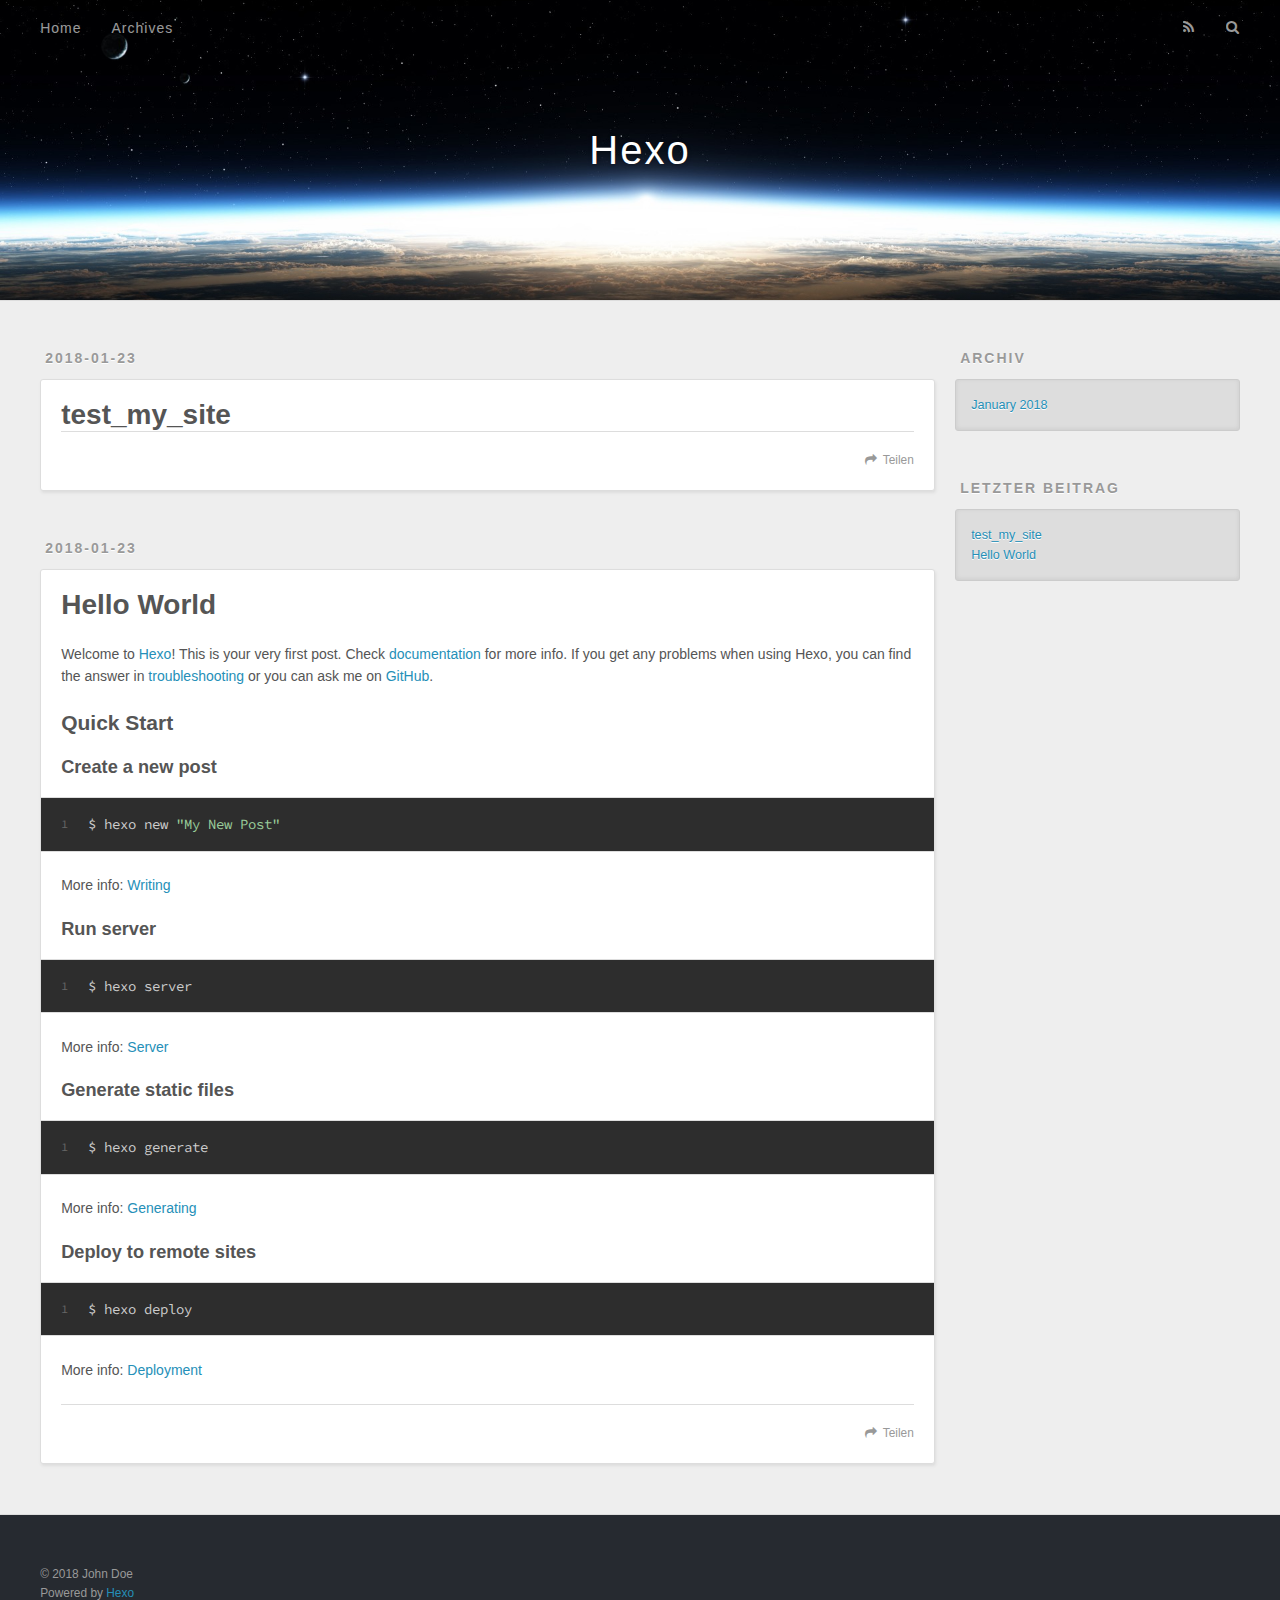
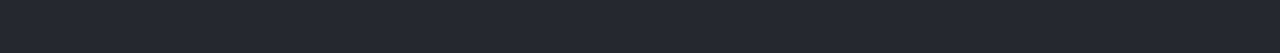
==== index.html @ 34fa6c41 "Site updated: 2018-01-23 12:48:52" ====
<!DOCTYPE html>
<html>
<head>
  <meta charset="utf-8">
  

  
  <title>Hexo</title>
  <meta name="viewport" content="width=device-width, initial-scale=1, maximum-scale=1">
  <meta property="og:type" content="website">
<meta property="og:title" content="Hexo">
<meta property="og:url" content="http://yoursite.com/index.html">
<meta property="og:site_name" content="Hexo">
<meta name="twitter:card" content="summary">
<meta name="twitter:title" content="Hexo">
  
    <link rel="alternate" href="/atom.xml" title="Hexo" type="application/atom+xml">
  
  
    <link rel="icon" href="/favicon.png">
  
  
    <link href="//fonts.googleapis.com/css?family=Source+Code+Pro" rel="stylesheet" type="text/css">
  
  <link rel="stylesheet" href="/css/style.css">
</head>

<body>
  <div id="container">
    <div id="wrap">
      <header id="header">
  <div id="banner"></div>
  <div id="header-outer" class="outer">
    <div id="header-title" class="inner">
      <h1 id="logo-wrap">
        <a href="/" id="logo">Hexo</a>
      </h1>
      
    </div>
    <div id="header-inner" class="inner">
      <nav id="main-nav">
        <a id="main-nav-toggle" class="nav-icon"></a>
        
          <a class="main-nav-link" href="/">Home</a>
        
          <a class="main-nav-link" href="/archives">Archives</a>
        
      </nav>
      <nav id="sub-nav">
        
          <a id="nav-rss-link" class="nav-icon" href="/atom.xml" title="RSS Feed"></a>
        
        <a id="nav-search-btn" class="nav-icon" title="Suche"></a>
      </nav>
      <div id="search-form-wrap">
        <form action="//google.com/search" method="get" accept-charset="UTF-8" class="search-form"><input type="search" name="q" class="search-form-input" placeholder="Search"><button type="submit" class="search-form-submit">&#xF002;</button><input type="hidden" name="sitesearch" value="http://yoursite.com"></form>
      </div>
    </div>
  </div>
</header>
      <div class="outer">
        <section id="main">
  
    <article id="post-test-my-site" class="article article-type-post" itemscope itemprop="blogPost">
  <div class="article-meta">
    <a href="/2018/01/23/test-my-site/" class="article-date">
  <time datetime="2018-01-23T04:40:51.000Z" itemprop="datePublished">2018-01-23</time>
</a>
    
  </div>
  <div class="article-inner">
    
    
      <header class="article-header">
        
  
    <h1 itemprop="name">
      <a class="article-title" href="/2018/01/23/test-my-site/">test_my_site</a>
    </h1>
  

      </header>
    
    <div class="article-entry" itemprop="articleBody">
      
        
      
    </div>
    <footer class="article-footer">
      <a data-url="http://yoursite.com/2018/01/23/test-my-site/" data-id="cjcr5urg60001ngf4fxtjjv11" class="article-share-link">Teilen</a>
      
      
    </footer>
  </div>
  
</article>


  
    <article id="post-hello-world" class="article article-type-post" itemscope itemprop="blogPost">
  <div class="article-meta">
    <a href="/2018/01/23/hello-world/" class="article-date">
  <time datetime="2018-01-23T04:27:49.787Z" itemprop="datePublished">2018-01-23</time>
</a>
    
  </div>
  <div class="article-inner">
    
    
      <header class="article-header">
        
  
    <h1 itemprop="name">
      <a class="article-title" href="/2018/01/23/hello-world/">Hello World</a>
    </h1>
  

      </header>
    
    <div class="article-entry" itemprop="articleBody">
      
        <p>Welcome to <a href="https://hexo.io/" target="_blank" rel="noopener">Hexo</a>! This is your very first post. Check <a href="https://hexo.io/docs/" target="_blank" rel="noopener">documentation</a> for more info. If you get any problems when using Hexo, you can find the answer in <a href="https://hexo.io/docs/troubleshooting.html" target="_blank" rel="noopener">troubleshooting</a> or you can ask me on <a href="https://github.com/hexojs/hexo/issues" target="_blank" rel="noopener">GitHub</a>.</p>
<h2 id="Quick-Start"><a href="#Quick-Start" class="headerlink" title="Quick Start"></a>Quick Start</h2><h3 id="Create-a-new-post"><a href="#Create-a-new-post" class="headerlink" title="Create a new post"></a>Create a new post</h3><figure class="highlight bash"><table><tr><td class="gutter"><pre><span class="line">1</span><br></pre></td><td class="code"><pre><span class="line">$ hexo new <span class="string">"My New Post"</span></span><br></pre></td></tr></table></figure>
<p>More info: <a href="https://hexo.io/docs/writing.html" target="_blank" rel="noopener">Writing</a></p>
<h3 id="Run-server"><a href="#Run-server" class="headerlink" title="Run server"></a>Run server</h3><figure class="highlight bash"><table><tr><td class="gutter"><pre><span class="line">1</span><br></pre></td><td class="code"><pre><span class="line">$ hexo server</span><br></pre></td></tr></table></figure>
<p>More info: <a href="https://hexo.io/docs/server.html" target="_blank" rel="noopener">Server</a></p>
<h3 id="Generate-static-files"><a href="#Generate-static-files" class="headerlink" title="Generate static files"></a>Generate static files</h3><figure class="highlight bash"><table><tr><td class="gutter"><pre><span class="line">1</span><br></pre></td><td class="code"><pre><span class="line">$ hexo generate</span><br></pre></td></tr></table></figure>
<p>More info: <a href="https://hexo.io/docs/generating.html" target="_blank" rel="noopener">Generating</a></p>
<h3 id="Deploy-to-remote-sites"><a href="#Deploy-to-remote-sites" class="headerlink" title="Deploy to remote sites"></a>Deploy to remote sites</h3><figure class="highlight bash"><table><tr><td class="gutter"><pre><span class="line">1</span><br></pre></td><td class="code"><pre><span class="line">$ hexo deploy</span><br></pre></td></tr></table></figure>
<p>More info: <a href="https://hexo.io/docs/deployment.html" target="_blank" rel="noopener">Deployment</a></p>

      
    </div>
    <footer class="article-footer">
      <a data-url="http://yoursite.com/2018/01/23/hello-world/" data-id="cjcr5urfx0000ngf4qv4lwuq4" class="article-share-link">Teilen</a>
      
      
    </footer>
  </div>
  
</article>


  


</section>
        
          <aside id="sidebar">
  
    

  
    

  
    
  
    
  <div class="widget-wrap">
    <h3 class="widget-title">Archiv</h3>
    <div class="widget">
      <ul class="archive-list"><li class="archive-list-item"><a class="archive-list-link" href="/archives/2018/01/">January 2018</a></li></ul>
    </div>
  </div>


  
    
  <div class="widget-wrap">
    <h3 class="widget-title">letzter Beitrag</h3>
    <div class="widget">
      <ul>
        
          <li>
            <a href="/2018/01/23/test-my-site/">test_my_site</a>
          </li>
        
          <li>
            <a href="/2018/01/23/hello-world/">Hello World</a>
          </li>
        
      </ul>
    </div>
  </div>

  
</aside>
        
      </div>
      <footer id="footer">
  
  <div class="outer">
    <div id="footer-info" class="inner">
      &copy; 2018 John Doe<br>
      Powered by <a href="http://hexo.io/" target="_blank">Hexo</a>
    </div>
  </div>
</footer>
    </div>
    <nav id="mobile-nav">
  
    <a href="/" class="mobile-nav-link">Home</a>
  
    <a href="/archives" class="mobile-nav-link">Archives</a>
  
</nav>
    

<script src="//ajax.googleapis.com/ajax/libs/jquery/2.0.3/jquery.min.js"></script>


  <link rel="stylesheet" href="/fancybox/jquery.fancybox.css">
  <script src="/fancybox/jquery.fancybox.pack.js"></script>


<script src="/js/script.js"></script>



  </div>
</body>
</html>
---- css/style.css ----
body {
  width: 100%;
}
body:before,
body:after {
  content: "";
  display: table;
}
body:after {
  clear: both;
}
html,
body,
div,
span,
applet,
object,
iframe,
h1,
h2,
h3,
h4,
h5,
h6,
p,
blockquote,
pre,
a,
abbr,
acronym,
address,
big,
cite,
code,
del,
dfn,
em,
img,
ins,
kbd,
q,
s,
samp,
small,
strike,
strong,
sub,
sup,
tt,
var,
dl,
dt,
dd,
ol,
ul,
li,
fieldset,
form,
label,
legend,
table,
caption,
tbody,
tfoot,
thead,
tr,
th,
td {
  margin: 0;
  padding: 0;
  border: 0;
  outline: 0;
  font-weight: inherit;
  font-style: inherit;
  font-family: inherit;
  font-size: 100%;
  vertical-align: baseline;
}
body {
  line-height: 1;
  color: #000;
  background: #fff;
}
ol,
ul {
  list-style: none;
}
table {
  border-collapse: separate;
  border-spacing: 0;
  vertical-align: middle;
}
caption,
th,
td {
  text-align: left;
  font-weight: normal;
  vertical-align: middle;
}
a img {
  border: none;
}
input,
button {
  margin: 0;
  padding: 0;
}
input::-moz-focus-inner,
button::-moz-focus-inner {
  border: 0;
  padding: 0;
}
@font-face {
  font-family: FontAwesome;
  font-style: normal;
  font-weight: normal;
  src: url("fonts/fontawesome-webfont.eot?v=#4.0.3");
  src: url("fonts/fontawesome-webfont.eot?#iefix&v=#4.0.3") format("embedded-opentype"), url("fonts/fontawesome-webfont.woff?v=#4.0.3") format("woff"), url("fonts/fontawesome-webfont.ttf?v=#4.0.3") format("truetype"), url("fonts/fontawesome-webfont.svg#fontawesomeregular?v=#4.0.3") format("svg");
}
html,
body,
#container {
  height: 100%;
}
body {
  background: #eee;
  font: 14px -apple-system, BlinkMacSystemFont, "Segoe UI", "Roboto", "Oxygen", "Ubuntu", "Cantarell", "Fira Sans", "Droid Sans", "Helvetica Neue", sans-serif;
  -webkit-text-size-adjust: 100%;
}
.outer {
  max-width: 1220px;
  margin: 0 auto;
  padding: 0 20px;
}
.outer:before,
.outer:after {
  content: "";
  display: table;
}
.outer:after {
  clear: both;
}
.inner {
  display: inline;
  float: left;
  width: 98.33333333333333%;
  margin: 0 0.833333333333333%;
}
.left,
.alignleft {
  float: left;
}
.right,
.alignright {
  float: right;
}
.clear {
  clear: both;
}
#container {
  position: relative;
}
.mobile-nav-on {
  overflow: hidden;
}
#wrap {
  height: 100%;
  width: 100%;
  position: absolute;
  top: 0;
  left: 0;
  -webkit-transition: 0.2s ease-out;
  -moz-transition: 0.2s ease-out;
  -ms-transition: 0.2s ease-out;
  transition: 0.2s ease-out;
  z-index: 1;
  background: #eee;
}
.mobile-nav-on #wrap {
  left: 280px;
}
@media screen and (min-width: 768px) {
  #main {
    display: inline;
    float: left;
    width: 73.33333333333333%;
    margin: 0 0.833333333333333%;
  }
}
.article-date,
.article-category-link,
.archive-year,
.widget-title {
  text-decoration: none;
  text-transform: uppercase;
  letter-spacing: 2px;
  color: #999;
  margin-bottom: 1em;
  margin-left: 5px;
  line-height: 1em;
  text-shadow: 0 1px #fff;
  font-weight: bold;
}
.article-inner,
.archive-article-inner {
  background: #fff;
  -webkit-box-shadow: 1px 2px 3px #ddd;
  box-shadow: 1px 2px 3px #ddd;
  border: 1px solid #ddd;
  border-radius: 3px;
}
.article-entry h1,
.widget h1 {
  font-size: 2em;
}
.article-entry h2,
.widget h2 {
  font-size: 1.5em;
}
.article-entry h3,
.widget h3 {
  font-size: 1.3em;
}
.article-entry h4,
.widget h4 {
  font-size: 1.2em;
}
.article-entry h5,
.widget h5 {
  font-size: 1em;
}
.article-entry h6,
.widget h6 {
  font-size: 1em;
  color: #999;
}
.article-entry hr,
.widget hr {
  border: 1px dashed #ddd;
}
.article-entry strong,
.widget strong {
  font-weight: bold;
}
.article-entry em,
.widget em,
.article-entry cite,
.widget cite {
  font-style: italic;
}
.article-entry sup,
.widget sup,
.article-entry sub,
.widget sub {
  font-size: 0.75em;
  line-height: 0;
  position: relative;
  vertical-align: baseline;
}
.article-entry sup,
.widget sup {
  top: -0.5em;
}
.article-entry sub,
.widget sub {
  bottom: -0.2em;
}
.article-entry small,
.widget small {
  font-size: 0.85em;
}
.article-entry acronym,
.widget acronym,
.article-entry abbr,
.widget abbr {
  border-bottom: 1px dotted;
}
.article-entry ul,
.widget ul,
.article-entry ol,
.widget ol,
.article-entry dl,
.widget dl {
  margin: 0 20px;
  line-height: 1.6em;
}
.article-entry ul ul,
.widget ul ul,
.article-entry ol ul,
.widget ol ul,
.article-entry ul ol,
.widget ul ol,
.article-entry ol ol,
.widget ol ol {
  margin-top: 0;
  margin-bottom: 0;
}
.article-entry ul,
.widget ul {
  list-style: disc;
}
.article-entry ol,
.widget ol {
  list-style: decimal;
}
.article-entry dt,
.widget dt {
  font-weight: bold;
}
#header {
  height: 300px;
  position: relative;
  border-bottom: 1px solid #ddd;
}
#header:before,
#header:after {
  content: "";
  position: absolute;
  left: 0;
  right: 0;
  height: 40px;
}
#header:before {
  top: 0;
  background: -webkit-linear-gradient(rgba(0,0,0,0.2), transparent);
  background: -moz-linear-gradient(rgba(0,0,0,0.2), transparent);
  background: -ms-linear-gradient(rgba(0,0,0,0.2), transparent);
  background: linear-gradient(rgba(0,0,0,0.2), transparent);
}
#header:after {
  bottom: 0;
  background: -webkit-linear-gradient(transparent, rgba(0,0,0,0.2));
  background: -moz-linear-gradient(transparent, rgba(0,0,0,0.2));
  background: -ms-linear-gradient(transparent, rgba(0,0,0,0.2));
  background: linear-gradient(transparent, rgba(0,0,0,0.2));
}
#header-outer {
  height: 100%;
  position: relative;
}
#header-inner {
  position: relative;
  overflow: hidden;
}
#banner {
  position: absolute;
  top: 0;
  left: 0;
  width: 100%;
  height: 100%;
  background: url("images/banner.jpg") center #000;
  -webkit-background-size: cover;
  -moz-background-size: cover;
  background-size: cover;
  z-index: -1;
}
#header-title {
  text-align: center;
  height: 40px;
  position: absolute;
  top: 50%;
  left: 0;
  margin-top: -20px;
}
#logo,
#subtitle {
  text-decoration: none;
  color: #fff;
  font-weight: 300;
  text-shadow: 0 1px 4px rgba(0,0,0,0.3);
}
#logo {
  font-size: 40px;
  line-height: 40px;
  letter-spacing: 2px;
}
#subtitle {
  font-size: 16px;
  line-height: 16px;
  letter-spacing: 1px;
}
#subtitle-wrap {
  margin-top: 16px;
}
#main-nav {
  float: left;
  margin-left: -15px;
}
.nav-icon,
.main-nav-link {
  float: left;
  color: #fff;
  opacity: 0.6;
  text-decoration: none;
  text-shadow: 0 1px rgba(0,0,0,0.2);
  -webkit-transition: opacity 0.2s;
  -moz-transition: opacity 0.2s;
  -ms-transition: opacity 0.2s;
  transition: opacity 0.2s;
  display: block;
  padding: 20px 15px;
}
.nav-icon:hover,
.main-nav-link:hover {
  opacity: 1;
}
.nav-icon {
  font-family: FontAwesome;
  text-align: center;
  font-size: 14px;
  width: 14px;
  height: 14px;
  padding: 20px 15px;
  position: relative;
  cursor: pointer;
}
.main-nav-link {
  font-weight: 300;
  letter-spacing: 1px;
}
@media screen and (max-width: 479px) {
  .main-nav-link {
    display: none;
  }
}
#main-nav-toggle {
  display: none;
}
#main-nav-toggle:before {
  content: "\f0c9";
}
@media screen and (max-width: 479px) {
  #main-nav-toggle {
    display: block;
  }
}
#sub-nav {
  float: right;
  margin-right: -15px;
}
#nav-rss-link:before {
  content: "\f09e";
}
#nav-search-btn:before {
  content: "\f002";
}
#search-form-wrap {
  position: absolute;
  top: 15px;
  width: 150px;
  height: 30px;
  right: -150px;
  opacity: 0;
  -webkit-transition: 0.2s ease-out;
  -moz-transition: 0.2s ease-out;
  -ms-transition: 0.2s ease-out;
  transition: 0.2s ease-out;
}
#search-form-wrap.on {
  opacity: 1;
  right: 0;
}
@media screen and (max-width: 479px) {
  #search-form-wrap {
    width: 100%;
    right: -100%;
  }
}
.search-form {
  position: absolute;
  top: 0;
  left: 0;
  right: 0;
  background: #fff;
  padding: 5px 15px;
  border-radius: 15px;
  -webkit-box-shadow: 0 0 10px rgba(0,0,0,0.3);
  box-shadow: 0 0 10px rgba(0,0,0,0.3);
}
.search-form-input {
  border: none;
  background: none;
  color: #555;
  width: 100%;
  font: 13px -apple-system, BlinkMacSystemFont, "Segoe UI", "Roboto", "Oxygen", "Ubuntu", "Cantarell", "Fira Sans", "Droid Sans", "Helvetica Neue", sans-serif;
  outline: none;
}
.search-form-input::-webkit-search-results-decoration,
.search-form-input::-webkit-search-cancel-button {
  -webkit-appearance: none;
}
.search-form-submit {
  position: absolute;
  top: 50%;
  right: 10px;
  margin-top: -7px;
  font: 13px FontAwesome;
  border: none;
  background: none;
  color: #bbb;
  cursor: pointer;
}
.search-form-submit:hover,
.search-form-submit:focus {
  color: #777;
}
.article {
  margin: 50px 0;
}
.article-inner {
  overflow: hidden;
}
.article-meta:before,
.article-meta:after {
  content: "";
  display: table;
}
.article-meta:after {
  clear: both;
}
.article-date {
  float: left;
}
.article-category {
  float: left;
  line-height: 1em;
  color: #ccc;
  text-shadow: 0 1px #fff;
  margin-left: 8px;
}
.article-category:before {
  content: "\2022";
}
.article-category-link {
  margin: 0 12px 1em;
}
.article-header {
  padding: 20px 20px 0;
}
.article-title {
  text-decoration: none;
  font-size: 2em;
  font-weight: bold;
  color: #555;
  line-height: 1.1em;
  -webkit-transition: color 0.2s;
  -moz-transition: color 0.2s;
  -ms-transition: color 0.2s;
  transition: color 0.2s;
}
a.article-title:hover {
  color: #258fb8;
}
.article-entry {
  color: #555;
  padding: 0 20px;
}
.article-entry:before,
.article-entry:after {
  content: "";
  display: table;
}
.article-entry:after {
  clear: both;
}
.article-entry p,
.article-entry table {
  line-height: 1.6em;
  margin: 1.6em 0;
}
.article-entry h1,
.article-entry h2,
.article-entry h3,
.article-entry h4,
.article-entry h5,
.article-entry h6 {
  font-weight: bold;
}
.article-entry h1,
.article-entry h2,
.article-entry h3,
.article-entry h4,
.article-entry h5,
.article-entry h6 {
  line-height: 1.1em;
  margin: 1.1em 0;
}
.article-entry a {
  color: #258fb8;
  text-decoration: none;
}
.article-entry a:hover {
  text-decoration: underline;
}
.article-entry ul,
.article-entry ol,
.article-entry dl {
  margin-top: 1.6em;
  margin-bottom: 1.6em;
}
.article-entry img,
.article-entry video {
  max-width: 100%;
  height: auto;
  display: block;
  margin: auto;
}
.article-entry iframe {
  border: none;
}
.article-entry table {
  width: 100%;
  border-collapse: collapse;
  border-spacing: 0;
}
.article-entry th {
  font-weight: bold;
  border-bottom: 3px solid #ddd;
  padding-bottom: 0.5em;
}
.article-entry td {
  border-bottom: 1px solid #ddd;
  padding: 10px 0;
}
.article-entry blockquote {
  font-family: Georgia, "Times New Roman", serif;
  font-size: 1.4em;
  margin: 1.6em 20px;
  text-align: center;
}
.article-entry blockquote footer {
  font-size: 14px;
  margin: 1.6em 0;
  font-family: -apple-system, BlinkMacSystemFont, "Segoe UI", "Roboto", "Oxygen", "Ubuntu", "Cantarell", "Fira Sans", "Droid Sans", "Helvetica Neue", sans-serif;
}
.article-entry blockquote footer cite:before {
  content: "—";
  padding: 0 0.5em;
}
.article-entry .pullquote {
  text-align: left;
  width: 45%;
  margin: 0;
}
.article-entry .pullquote.left {
  margin-left: 0.5em;
  margin-right: 1em;
}
.article-entry .pullquote.right {
  margin-right: 0.5em;
  margin-left: 1em;
}
.article-entry .caption {
  color: #999;
  display: block;
  font-size: 0.9em;
  margin-top: 0.5em;
  position: relative;
  text-align: center;
}
.article-entry .video-container {
  position: relative;
  padding-top: 56.25%;
  height: 0;
  overflow: hidden;
}
.article-entry .video-container iframe,
.article-entry .video-container object,
.article-entry .video-container embed {
  position: absolute;
  top: 0;
  left: 0;
  width: 100%;
  height: 100%;
  margin-top: 0;
}
.article-more-link a {
  display: inline-block;
  line-height: 1em;
  padding: 6px 15px;
  border-radius: 15px;
  background: #eee;
  color: #999;
  text-shadow: 0 1px #fff;
  text-decoration: none;
}
.article-more-link a:hover {
  background: #258fb8;
  color: #fff;
  text-decoration: none;
  text-shadow: 0 1px #1e7293;
}
.article-footer {
  font-size: 0.85em;
  line-height: 1.6em;
  border-top: 1px solid #ddd;
  padding-top: 1.6em;
  margin: 0 20px 20px;
}
.article-footer:before,
.article-footer:after {
  content: "";
  display: table;
}
.article-footer:after {
  clear: both;
}
.article-footer a {
  color: #999;
  text-decoration: none;
}
.article-footer a:hover {
  color: #555;
}
.article-tag-list-item {
  float: left;
  margin-right: 10px;
}
.article-tag-list-link:before {
  content: "#";
}
.article-comment-link {
  float: right;
}
.article-comment-link:before {
  content: "\f075";
  font-family: FontAwesome;
  padding-right: 8px;
}
.article-share-link {
  cursor: pointer;
  float: right;
  margin-left: 20px;
}
.article-share-link:before {
  content: "\f064";
  font-family: FontAwesome;
  padding-right: 6px;
}
#article-nav {
  position: relative;
}
#article-nav:before,
#article-nav:after {
  content: "";
  display: table;
}
#article-nav:after {
  clear: both;
}
@media screen and (min-width: 768px) {
  #article-nav {
    margin: 50px 0;
  }
  #article-nav:before {
    width: 8px;
    height: 8px;
    position: absolute;
    top: 50%;
    left: 50%;
    margin-top: -4px;
    margin-left: -4px;
    content: "";
    border-radius: 50%;
    background: #ddd;
    -webkit-box-shadow: 0 1px 2px #fff;
    box-shadow: 0 1px 2px #fff;
  }
}
.article-nav-link-wrap {
  text-decoration: none;
  text-shadow: 0 1px #fff;
  color: #999;
  -webkit-box-sizing: border-box;
  -moz-box-sizing: border-box;
  box-sizing: border-box;
  margin-top: 50px;
  text-align: center;
  display: block;
}
.article-nav-link-wrap:hover {
  color: #555;
}
@media screen and (min-width: 768px) {
  .article-nav-link-wrap {
    width: 50%;
    margin-top: 0;
  }
}
@media screen and (min-width: 768px) {
  #article-nav-newer {
    float: left;
    text-align: right;
    padding-right: 20px;
  }
}
@media screen and (min-width: 768px) {
  #article-nav-older {
    float: right;
    text-align: left;
    padding-left: 20px;
  }
}
.article-nav-caption {
  text-transform: uppercase;
  letter-spacing: 2px;
  color: #ddd;
  line-height: 1em;
  font-weight: bold;
}
#article-nav-newer .article-nav-caption {
  margin-right: -2px;
}
.article-nav-title {
  font-size: 0.85em;
  line-height: 1.6em;
  margin-top: 0.5em;
}
.article-share-box {
  position: absolute;
  display: none;
  background: #fff;
  -webkit-box-shadow: 1px 2px 10px rgba(0,0,0,0.2);
  box-shadow: 1px 2px 10px rgba(0,0,0,0.2);
  border-radius: 3px;
  margin-left: -145px;
  overflow: hidden;
  z-index: 1;
}
.article-share-box.on {
  display: block;
}
.article-share-input {
  width: 100%;
  background: none;
  -webkit-box-sizing: border-box;
  -moz-box-sizing: border-box;
  box-sizing: border-box;
  font: 14px -apple-system, BlinkMacSystemFont, "Segoe UI", "Roboto", "Oxygen", "Ubuntu", "Cantarell", "Fira Sans", "Droid Sans", "Helvetica Neue", sans-serif;
  padding: 0 15px;
  color: #555;
  outline: none;
  border: 1px solid #ddd;
  border-radius: 3px 3px 0 0;
  height: 36px;
  line-height: 36px;
}
.article-share-links {
  background: #eee;
}
.article-share-links:before,
.article-share-links:after {
  content: "";
  display: table;
}
.article-share-links:after {
  clear: both;
}
.article-share-twitter,
.article-share-facebook,
.article-share-pinterest,
.article-share-google {
  width: 50px;
  height: 36px;
  display: block;
  float: left;
  position: relative;
  color: #999;
  text-shadow: 0 1px #fff;
}
.article-share-twitter:before,
.article-share-facebook:before,
.article-share-pinterest:before,
.article-share-google:before {
  font-size: 20px;
  font-family: FontAwesome;
  width: 20px;
  height: 20px;
  position: absolute;
  top: 50%;
  left: 50%;
  margin-top: -10px;
  margin-left: -10px;
  text-align: center;
}
.article-share-twitter:hover,
.article-share-facebook:hover,
.article-share-pinterest:hover,
.article-share-google:hover {
  color: #fff;
}
.article-share-twitter:before {
  content: "\f099";
}
.article-share-twitter:hover {
  background: #00aced;
  text-shadow: 0 1px #008abe;
}
.article-share-facebook:before {
  content: "\f09a";
}
.article-share-facebook:hover {
  background: #3b5998;
  text-shadow: 0 1px #2f477a;
}
.article-share-pinterest:before {
  content: "\f0d2";
}
.article-share-pinterest:hover {
  background: #cb2027;
  text-shadow: 0 1px #a21a1f;
}
.article-share-google:before {
  content: "\f0d5";
}
.article-share-google:hover {
  background: #dd4b39;
  text-shadow: 0 1px #be3221;
}
.article-gallery {
  background: #000;
  position: relative;
}
.article-gallery-photos {
  position: relative;
  overflow: hidden;
}
.article-gallery-img {
  display: none;
  max-width: 100%;
}
.article-gallery-img:first-child {
  display: block;
}
.article-gallery-img.loaded {
  position: absolute;
  display: block;
}
.article-gallery-img img {
  display: block;
  max-width: 100%;
  margin: 0 auto;
}
#comments {
  background: #fff;
  -webkit-box-shadow: 1px 2px 3px #ddd;
  box-shadow: 1px 2px 3px #ddd;
  padding: 20px;
  border: 1px solid #ddd;
  border-radius: 3px;
  margin: 50px 0;
}
#comments a {
  color: #258fb8;
}
.archives-wrap {
  margin: 50px 0;
}
.archives:before,
.archives:after {
  content: "";
  display: table;
}
.archives:after {
  clear: both;
}
.archive-year-wrap {
  margin-bottom: 1em;
}
.archives {
  -webkit-column-gap: 10px;
  -moz-column-gap: 10px;
  column-gap: 10px;
}
@media screen and (min-width: 480px) and (max-width: 767px) {
  .archives {
    -webkit-column-count: 2;
    -moz-column-count: 2;
    column-count: 2;
  }
}
@media screen and (min-width: 768px) {
  .archives {
    -webkit-column-count: 3;
    -moz-column-count: 3;
    column-count: 3;
  }
}
.archive-article {
  -webkit-column-break-inside: avoid;
  page-break-inside: avoid;
  overflow: hidden;
  break-inside: avoid-column;
}
.archive-article-inner {
  padding: 10px;
  margin-bottom: 15px;
}
.archive-article-title {
  text-decoration: none;
  font-weight: bold;
  color: #555;
  -webkit-transition: color 0.2s;
  -moz-transition: color 0.2s;
  -ms-transition: color 0.2s;
  transition: color 0.2s;
  line-height: 1.6em;
}
.archive-article-title:hover {
  color: #258fb8;
}
.archive-article-footer {
  margin-top: 1em;
}
.archive-article-date {
  color: #999;
  text-decoration: none;
  font-size: 0.85em;
  line-height: 1em;
  margin-bottom: 0.5em;
  display: block;
}
#page-nav {
  margin: 50px auto;
  background: #fff;
  -webkit-box-shadow: 1px 2px 3px #ddd;
  box-shadow: 1px 2px 3px #ddd;
  border: 1px solid #ddd;
  border-radius: 3px;
  text-align: center;
  color: #999;
  overflow: hidden;
}
#page-nav:before,
#page-nav:after {
  content: "";
  display: table;
}
#page-nav:after {
  clear: both;
}
#page-nav a,
#page-nav span {
  padding: 10px 20px;
  line-height: 1;
  height: 2ex;
}
#page-nav a {
  color: #999;
  text-decoration: none;
}
#page-nav a:hover {
  background: #999;
  color: #fff;
}
#page-nav .prev {
  float: left;
}
#page-nav .next {
  float: right;
}
#page-nav .page-number {
  display: inline-block;
}
@media screen and (max-width: 479px) {
  #page-nav .page-number {
    display: none;
  }
}
#page-nav .current {
  color: #555;
  font-weight: bold;
}
#page-nav .space {
  color: #ddd;
}
#footer {
  background: #262a30;
  padding: 50px 0;
  border-top: 1px solid #ddd;
  color: #999;
}
#footer a {
  color: #258fb8;
  text-decoration: none;
}
#footer a:hover {
  text-decoration: underline;
}
#footer-info {
  line-height: 1.6em;
  font-size: 0.85em;
}
.article-entry pre,
.article-entry .highlight {
  background: #2d2d2d;
  margin: 0 -20px;
  padding: 15px 20px;
  border-style: solid;
  border-color: #ddd;
  border-width: 1px 0;
  overflow: auto;
  color: #ccc;
  line-height: 22.400000000000002px;
}
.article-entry .highlight .gutter pre,
.article-entry .gist .gist-file .gist-data .line-numbers {
  color: #666;
  font-size: 0.85em;
}
.article-entry pre,
.article-entry code {
  font-family: "Source Code Pro", Consolas, Monaco, Menlo, Consolas, monospace;
}
.article-entry code {
  background: #eee;
  text-shadow: 0 1px #fff;
  padding: 0 0.3em;
}
.article-entry pre code {
  background: none;
  text-shadow: none;
  padding: 0;
}
.article-entry .highlight pre {
  border: none;
  margin: 0;
  padding: 0;
}
.article-entry .highlight table {
  margin: 0;
  width: auto;
}
.article-entry .highlight td {
  border: none;
  padding: 0;
}
.article-entry .highlight figcaption {
  font-size: 0.85em;
  color: #999;
  line-height: 1em;
  margin-bottom: 1em;
}
.article-entry .highlight figcaption:before,
.article-entry .highlight figcaption:after {
  content: "";
  display: table;
}
.article-entry .highlight figcaption:after {
  clear: both;
}
.article-entry .highlight figcaption a {
  float: right;
}
.article-entry .highlight .gutter pre {
  text-align: right;
  padding-right: 20px;
}
.article-entry .highlight .line {
  height: 22.400000000000002px;
}
.article-entry .highlight .line.marked {
  background: #515151;
}
.article-entry .gist {
  margin: 0 -20px;
  border-style: solid;
  border-color: #ddd;
  border-width: 1px 0;
  background: #2d2d2d;
  padding: 15px 20px 15px 0;
}
.article-entry .gist .gist-file {
  border: none;
  font-family: "Source Code Pro", Consolas, Monaco, Menlo, Consolas, monospace;
  margin: 0;
}
.article-entry .gist .gist-file .gist-data {
  background: none;
  border: none;
}
.article-entry .gist .gist-file .gist-data .line-numbers {
  background: none;
  border: none;
  padding: 0 20px 0 0;
}
.article-entry .gist .gist-file .gist-data .line-data {
  padding: 0 !important;
}
.article-entry .gist .gist-file .highlight {
  margin: 0;
  padding: 0;
  border: none;
}
.article-entry .gist .gist-file .gist-meta {
  background: #2d2d2d;
  color: #999;
  font: 0.85em -apple-system, BlinkMacSystemFont, "Segoe UI", "Roboto", "Oxygen", "Ubuntu", "Cantarell", "Fira Sans", "Droid Sans", "Helvetica Neue", sans-serif;
  text-shadow: 0 0;
  padding: 0;
  margin-top: 1em;
  margin-left: 20px;
}
.article-entry .gist .gist-file .gist-meta a {
  color: #258fb8;
  font-weight: normal;
}
.article-entry .gist .gist-file .gist-meta a:hover {
  text-decoration: underline;
}
pre .comment,
pre .title {
  color: #999;
}
pre .variable,
pre .attribute,
pre .tag,
pre .regexp,
pre .ruby .constant,
pre .xml .tag .title,
pre .xml .pi,
pre .xml .doctype,
pre .html .doctype,
pre .css .id,
pre .css .class,
pre .css .pseudo {
  color: #f2777a;
}
pre .number,
pre .preprocessor,
pre .built_in,
pre .literal,
pre .params,
pre .constant {
  color: #f99157;
}
pre .class,
pre .ruby .class .title,
pre .css .rules .attribute {
  color: #9c9;
}
pre .string,
pre .value,
pre .inheritance,
pre .header,
pre .ruby .symbol,
pre .xml .cdata {
  color: #9c9;
}
pre .css .hexcolor {
  color: #6cc;
}
pre .function,
pre .python .decorator,
pre .python .title,
pre .ruby .function .title,
pre .ruby .title .keyword,
pre .perl .sub,
pre .javascript .title,
pre .coffeescript .title {
  color: #69c;
}
pre .keyword,
pre .javascript .function {
  color: #c9c;
}
@media screen and (max-width: 479px) {
  #mobile-nav {
    position: absolute;
    top: 0;
    left: 0;
    width: 280px;
    height: 100%;
    background: #191919;
    border-right: 1px solid #fff;
  }
}
@media screen and (max-width: 479px) {
  .mobile-nav-link {
    display: block;
    color: #999;
    text-decoration: none;
    padding: 15px 20px;
    font-weight: bold;
  }
  .mobile-nav-link:hover {
    color: #fff;
  }
}
@media screen and (min-width: 768px) {
  #sidebar {
    display: inline;
    float: left;
    width: 23.333333333333332%;
    margin: 0 0.833333333333333%;
  }
}
.widget-wrap {
  margin: 50px 0;
}
.widget {
  color: #777;
  text-shadow: 0 1px #fff;
  background: #ddd;
  -webkit-box-shadow: 0 -1px 4px #ccc inset;
  box-shadow: 0 -1px 4px #ccc inset;
  border: 1px solid #ccc;
  padding: 15px;
  border-radius: 3px;
}
.widget a {
  color: #258fb8;
  text-decoration: none;
}
.widget a:hover {
  text-decoration: underline;
}
.widget ul ul,
.widget ol ul,
.widget dl ul,
.widget ul ol,
.widget ol ol,
.widget dl ol,
.widget ul dl,
.widget ol dl,
.widget dl dl {
  margin-left: 15px;
  list-style: disc;
}
.widget {
  line-height: 1.6em;
  word-wrap: break-word;
  font-size: 0.9em;
}
.widget ul,
.widget ol {
  list-style: none;
  margin: 0;
}
.widget ul ul,
.widget ol ul,
.widget ul ol,
.widget ol ol {
  margin: 0 20px;
}
.widget ul ul,
.widget ol ul {
  list-style: disc;
}
.widget ul ol,
.widget ol ol {
  list-style: decimal;
}
.category-list-count,
.tag-list-count,
.archive-list-count {
  padding-left: 5px;
  color: #999;
  font-size: 0.85em;
}
.category-list-count:before,
.tag-list-count:before,
.archive-list-count:before {
  content: "(";
}
.category-list-count:after,
.tag-list-count:after,
.archive-list-count:after {
  content: ")";
}
.tagcloud a {
  margin-right: 5px;
  display: inline-block;
}
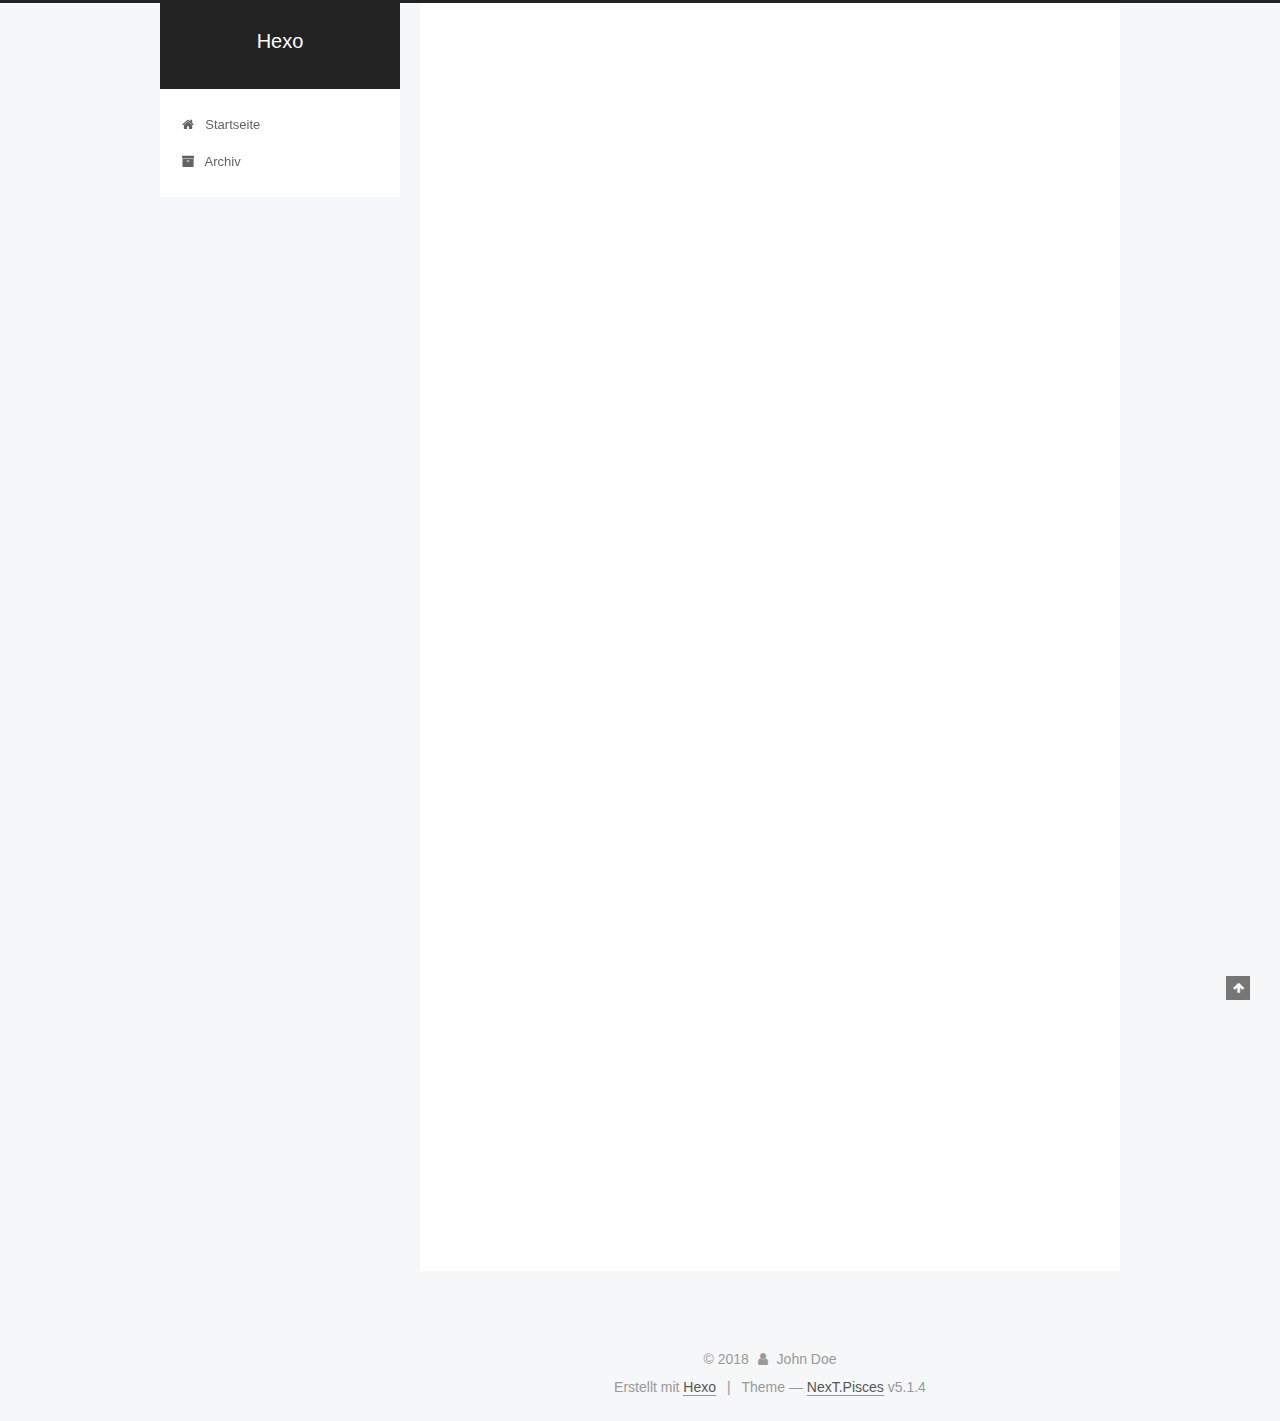
==== commit 52355f65: "Site updated: 2018-01-23 14:29:01" ====
--- a/index.html
+++ b/index.html
@@ -1,125 +1,424 @@
 <!DOCTYPE html>
-<html>
+
+
+
+  
+
+
+<html class="theme-next pisces use-motion" lang="">
 <head>
-  <meta charset="utf-8">
-  
-
-  
-  <title>Hexo</title>
-  <meta name="viewport" content="width=device-width, initial-scale=1, maximum-scale=1">
-  <meta property="og:type" content="website">
+  <meta charset="UTF-8"/>
+<meta http-equiv="X-UA-Compatible" content="IE=edge" />
+<meta name="viewport" content="width=device-width, initial-scale=1, maximum-scale=1"/>
+<meta name="theme-color" content="#222">
+
+
+
+
+
+
+
+
+
+<meta http-equiv="Cache-Control" content="no-transform" />
+<meta http-equiv="Cache-Control" content="no-siteapp" />
+
+
+
+
+
+
+
+
+
+
+
+
+
+
+
+
+  
+  
+  <link href="/lib/fancybox/source/jquery.fancybox.css?v=2.1.5" rel="stylesheet" type="text/css" />
+
+
+
+
+
+
+
+<link href="/lib/font-awesome/css/font-awesome.min.css?v=4.6.2" rel="stylesheet" type="text/css" />
+
+<link href="/css/main.css?v=5.1.4" rel="stylesheet" type="text/css" />
+
+
+  <link rel="apple-touch-icon" sizes="180x180" href="/images/apple-touch-icon-next.png?v=5.1.4">
+
+
+  <link rel="icon" type="image/png" sizes="32x32" href="/images/favicon-32x32-next.png?v=5.1.4">
+
+
+  <link rel="icon" type="image/png" sizes="16x16" href="/images/favicon-16x16-next.png?v=5.1.4">
+
+
+  <link rel="mask-icon" href="/images/logo.svg?v=5.1.4" color="#222">
+
+
+
+
+
+  <meta name="keywords" content="Hexo, NexT" />
+
+
+
+
+
+
+
+
+
+
+<meta property="og:type" content="website">
 <meta property="og:title" content="Hexo">
 <meta property="og:url" content="http://yoursite.com/index.html">
 <meta property="og:site_name" content="Hexo">
 <meta name="twitter:card" content="summary">
 <meta name="twitter:title" content="Hexo">
-  
-    <link rel="alternate" href="/atom.xml" title="Hexo" type="application/atom+xml">
-  
-  
-    <link rel="icon" href="/favicon.png">
-  
-  
-    <link href="//fonts.googleapis.com/css?family=Source+Code+Pro" rel="stylesheet" type="text/css">
-  
-  <link rel="stylesheet" href="/css/style.css">
+
+
+
+<script type="text/javascript" id="hexo.configurations">
+  var NexT = window.NexT || {};
+  var CONFIG = {
+    root: '/',
+    scheme: 'Pisces',
+    version: '5.1.4',
+    sidebar: {"position":"left","display":"post","offset":12,"b2t":false,"scrollpercent":false,"onmobile":false},
+    fancybox: true,
+    tabs: true,
+    motion: {"enable":true,"async":false,"transition":{"post_block":"fadeIn","post_header":"slideDownIn","post_body":"slideDownIn","coll_header":"slideLeftIn","sidebar":"slideUpIn"}},
+    duoshuo: {
+      userId: '0',
+      author: 'Author'
+    },
+    algolia: {
+      applicationID: '',
+      apiKey: '',
+      indexName: '',
+      hits: {"per_page":10},
+      labels: {"input_placeholder":"Search for Posts","hits_empty":"We didn't find any results for the search: ${query}","hits_stats":"${hits} results found in ${time} ms"}
+    }
+  };
+</script>
+
+
+
+  <link rel="canonical" href="http://yoursite.com/"/>
+
+
+
+
+
+  <title>Hexo</title>
+  
+
+
+
+
+
+
+
+
 </head>
 
-<body>
-  <div id="container">
-    <div id="wrap">
-      <header id="header">
-  <div id="banner"></div>
-  <div id="header-outer" class="outer">
-    <div id="header-title" class="inner">
-      <h1 id="logo-wrap">
-        <a href="/" id="logo">Hexo</a>
-      </h1>
-      
+<body itemscope itemtype="http://schema.org/WebPage" lang="">
+
+  
+  
+    
+  
+
+  <div class="container sidebar-position-left 
+  page-home">
+    <div class="headband"></div>
+
+    <header id="header" class="header" itemscope itemtype="http://schema.org/WPHeader">
+      <div class="header-inner"><div class="site-brand-wrapper">
+  <div class="site-meta ">
+    
+
+    <div class="custom-logo-site-title">
+      <a href="/"  class="brand" rel="start">
+        <span class="logo-line-before"><i></i></span>
+        <span class="site-title">Hexo</span>
+        <span class="logo-line-after"><i></i></span>
+      </a>
     </div>
-    <div id="header-inner" class="inner">
-      <nav id="main-nav">
-        <a id="main-nav-toggle" class="nav-icon"></a>
-        
-          <a class="main-nav-link" href="/">Home</a>
-        
-          <a class="main-nav-link" href="/archives">Archives</a>
-        
-      </nav>
-      <nav id="sub-nav">
-        
-          <a id="nav-rss-link" class="nav-icon" href="/atom.xml" title="RSS Feed"></a>
-        
-        <a id="nav-search-btn" class="nav-icon" title="Suche"></a>
-      </nav>
-      <div id="search-form-wrap">
-        <form action="//google.com/search" method="get" accept-charset="UTF-8" class="search-form"><input type="search" name="q" class="search-form-input" placeholder="Search"><button type="submit" class="search-form-submit">&#xF002;</button><input type="hidden" name="sitesearch" value="http://yoursite.com"></form>
-      </div>
+      
+        <p class="site-subtitle"></p>
+      
+  </div>
+
+  <div class="site-nav-toggle">
+    <button>
+      <span class="btn-bar"></span>
+      <span class="btn-bar"></span>
+      <span class="btn-bar"></span>
+    </button>
+  </div>
+</div>
+
+<nav class="site-nav">
+  
+
+  
+    <ul id="menu" class="menu">
+      
+        
+        <li class="menu-item menu-item-home">
+          <a href="/" rel="section">
+            
+              <i class="menu-item-icon fa fa-fw fa-home"></i> <br />
+            
+            Startseite
+          </a>
+        </li>
+      
+        
+        <li class="menu-item menu-item-archives">
+          <a href="/archives/" rel="section">
+            
+              <i class="menu-item-icon fa fa-fw fa-archive"></i> <br />
+            
+            Archiv
+          </a>
+        </li>
+      
+
+      
+    </ul>
+  
+
+  
+</nav>
+
+
+
+ </div>
+    </header>
+
+    <main id="main" class="main">
+      <div class="main-inner">
+        <div class="content-wrap">
+          <div id="content" class="content">
+            
+  <section id="posts" class="posts-expand">
+    
+      
+
+  
+
+  
+  
+  
+
+  <article class="post post-type-normal" itemscope itemtype="http://schema.org/Article">
+  
+  
+  
+  <div class="post-block">
+    <link itemprop="mainEntityOfPage" href="http://yoursite.com/2018/01/23/test-my-site/">
+
+    <span hidden itemprop="author" itemscope itemtype="http://schema.org/Person">
+      <meta itemprop="name" content="John Doe">
+      <meta itemprop="description" content="">
+      <meta itemprop="image" content="/images/avatar.gif">
+    </span>
+
+    <span hidden itemprop="publisher" itemscope itemtype="http://schema.org/Organization">
+      <meta itemprop="name" content="Hexo">
+    </span>
+
+    
+      <header class="post-header">
+
+        
+        
+          <h1 class="post-title" itemprop="name headline">
+                
+                <a class="post-title-link" href="/2018/01/23/test-my-site/" itemprop="url">test_my_site</a></h1>
+        
+
+        <div class="post-meta">
+          <span class="post-time">
+            
+              <span class="post-meta-item-icon">
+                <i class="fa fa-calendar-o"></i>
+              </span>
+              
+                <span class="post-meta-item-text">Veröffentlicht am</span>
+              
+              <time title="Post created" itemprop="dateCreated datePublished" datetime="2018-01-23T12:40:51+08:00">
+                2018-01-23
+              </time>
+            
+
+            
+
+            
+          </span>
+
+          
+
+          
+            
+          
+
+          
+          
+
+          
+
+          
+
+          
+
+        </div>
+      </header>
+    
+
+    
+    
+    
+    <div class="post-body" itemprop="articleBody">
+
+      
+      
+
+      
+        
+          
+            
+          
+        
+      
     </div>
-  </div>
-</header>
-      <div class="outer">
-        <section id="main">
-  
-    <article id="post-test-my-site" class="article article-type-post" itemscope itemprop="blogPost">
-  <div class="article-meta">
-    <a href="/2018/01/23/test-my-site/" class="article-date">
-  <time datetime="2018-01-23T04:40:51.000Z" itemprop="datePublished">2018-01-23</time>
-</a>
-    
-  </div>
-  <div class="article-inner">
-    
-    
-      <header class="article-header">
-        
-  
-    <h1 itemprop="name">
-      <a class="article-title" href="/2018/01/23/test-my-site/">test_my_site</a>
-    </h1>
-  
-
-      </header>
-    
-    <div class="article-entry" itemprop="articleBody">
-      
-        
-      
-    </div>
-    <footer class="article-footer">
-      <a data-url="http://yoursite.com/2018/01/23/test-my-site/" data-id="cjcr5urg60001ngf4fxtjjv11" class="article-share-link">Teilen</a>
-      
+    
+    
+    
+
+    
+
+    
+
+    
+
+    <footer class="post-footer">
+      
+
+      
+
+      
+
+      
+      
+        <div class="post-eof"></div>
       
     </footer>
   </div>
   
-</article>
-
-
-  
-    <article id="post-hello-world" class="article article-type-post" itemscope itemprop="blogPost">
-  <div class="article-meta">
-    <a href="/2018/01/23/hello-world/" class="article-date">
-  <time datetime="2018-01-23T04:27:49.787Z" itemprop="datePublished">2018-01-23</time>
-</a>
-    
-  </div>
-  <div class="article-inner">
-    
-    
-      <header class="article-header">
-        
-  
-    <h1 itemprop="name">
-      <a class="article-title" href="/2018/01/23/hello-world/">Hello World</a>
-    </h1>
-  
-
+  
+  
+  </article>
+
+
+    
+      
+
+  
+
+  
+  
+  
+
+  <article class="post post-type-normal" itemscope itemtype="http://schema.org/Article">
+  
+  
+  
+  <div class="post-block">
+    <link itemprop="mainEntityOfPage" href="http://yoursite.com/2018/01/23/hello-world/">
+
+    <span hidden itemprop="author" itemscope itemtype="http://schema.org/Person">
+      <meta itemprop="name" content="John Doe">
+      <meta itemprop="description" content="">
+      <meta itemprop="image" content="/images/avatar.gif">
+    </span>
+
+    <span hidden itemprop="publisher" itemscope itemtype="http://schema.org/Organization">
+      <meta itemprop="name" content="Hexo">
+    </span>
+
+    
+      <header class="post-header">
+
+        
+        
+          <h1 class="post-title" itemprop="name headline">
+                
+                <a class="post-title-link" href="/2018/01/23/hello-world/" itemprop="url">Hello World</a></h1>
+        
+
+        <div class="post-meta">
+          <span class="post-time">
+            
+              <span class="post-meta-item-icon">
+                <i class="fa fa-calendar-o"></i>
+              </span>
+              
+                <span class="post-meta-item-text">Veröffentlicht am</span>
+              
+              <time title="Post created" itemprop="dateCreated datePublished" datetime="2018-01-23T12:27:49+08:00">
+                2018-01-23
+              </time>
+            
+
+            
+
+            
+          </span>
+
+          
+
+          
+            
+          
+
+          
+          
+
+          
+
+          
+
+          
+
+        </div>
       </header>
     
-    <div class="article-entry" itemprop="articleBody">
-      
-        <p>Welcome to <a href="https://hexo.io/" target="_blank" rel="noopener">Hexo</a>! This is your very first post. Check <a href="https://hexo.io/docs/" target="_blank" rel="noopener">documentation</a> for more info. If you get any problems when using Hexo, you can find the answer in <a href="https://hexo.io/docs/troubleshooting.html" target="_blank" rel="noopener">troubleshooting</a> or you can ask me on <a href="https://github.com/hexojs/hexo/issues" target="_blank" rel="noopener">GitHub</a>.</p>
+
+    
+    
+    
+    <div class="post-body" itemprop="articleBody">
+
+      
+      
+
+      
+        
+          
+            <p>Welcome to <a href="https://hexo.io/" target="_blank" rel="noopener">Hexo</a>! This is your very first post. Check <a href="https://hexo.io/docs/" target="_blank" rel="noopener">documentation</a> for more info. If you get any problems when using Hexo, you can find the answer in <a href="https://hexo.io/docs/troubleshooting.html" target="_blank" rel="noopener">troubleshooting</a> or you can ask me on <a href="https://github.com/hexojs/hexo/issues" target="_blank" rel="noopener">GitHub</a>.</p>
 <h2 id="Quick-Start"><a href="#Quick-Start" class="headerlink" title="Quick Start"></a>Quick Start</h2><h3 id="Create-a-new-post"><a href="#Create-a-new-post" class="headerlink" title="Create a new post"></a>Create a new post</h3><figure class="highlight bash"><table><tr><td class="gutter"><pre><span class="line">1</span><br></pre></td><td class="code"><pre><span class="line">$ hexo new <span class="string">"My New Post"</span></span><br></pre></td></tr></table></figure>
 <p>More info: <a href="https://hexo.io/docs/writing.html" target="_blank" rel="noopener">Writing</a></p>
 <h3 id="Run-server"><a href="#Run-server" class="headerlink" title="Run server"></a>Run server</h3><figure class="highlight bash"><table><tr><td class="gutter"><pre><span class="line">1</span><br></pre></td><td class="code"><pre><span class="line">$ hexo server</span><br></pre></td></tr></table></figure>
@@ -129,95 +428,314 @@
 <h3 id="Deploy-to-remote-sites"><a href="#Deploy-to-remote-sites" class="headerlink" title="Deploy to remote sites"></a>Deploy to remote sites</h3><figure class="highlight bash"><table><tr><td class="gutter"><pre><span class="line">1</span><br></pre></td><td class="code"><pre><span class="line">$ hexo deploy</span><br></pre></td></tr></table></figure>
 <p>More info: <a href="https://hexo.io/docs/deployment.html" target="_blank" rel="noopener">Deployment</a></p>
 
+          
+        
       
     </div>
-    <footer class="article-footer">
-      <a data-url="http://yoursite.com/2018/01/23/hello-world/" data-id="cjcr5urfx0000ngf4qv4lwuq4" class="article-share-link">Teilen</a>
-      
+    
+    
+    
+
+    
+
+    
+
+    
+
+    <footer class="post-footer">
+      
+
+      
+
+      
+
+      
+      
+        <div class="post-eof"></div>
       
     </footer>
   </div>
   
-</article>
-
-
-  
-
-
-</section>
-        
-          <aside id="sidebar">
-  
-    
-
-  
-    
-
-  
-    
-  
-    
-  <div class="widget-wrap">
-    <h3 class="widget-title">Archiv</h3>
-    <div class="widget">
-      <ul class="archive-list"><li class="archive-list-item"><a class="archive-list-link" href="/archives/2018/01/">January 2018</a></li></ul>
+  
+  
+  </article>
+
+
+    
+  </section>
+
+  
+
+
+          </div>
+          
+
+
+          
+
+        </div>
+        
+          
+  
+  <div class="sidebar-toggle">
+    <div class="sidebar-toggle-line-wrap">
+      <span class="sidebar-toggle-line sidebar-toggle-line-first"></span>
+      <span class="sidebar-toggle-line sidebar-toggle-line-middle"></span>
+      <span class="sidebar-toggle-line sidebar-toggle-line-last"></span>
     </div>
   </div>
 
-
-  
-    
-  <div class="widget-wrap">
-    <h3 class="widget-title">letzter Beitrag</h3>
-    <div class="widget">
-      <ul>
-        
-          <li>
-            <a href="/2018/01/23/test-my-site/">test_my_site</a>
-          </li>
-        
-          <li>
-            <a href="/2018/01/23/hello-world/">Hello World</a>
-          </li>
-        
-      </ul>
+  <aside id="sidebar" class="sidebar">
+    
+    <div class="sidebar-inner">
+
+      
+
+      
+
+      <section class="site-overview-wrap sidebar-panel sidebar-panel-active">
+        <div class="site-overview">
+          <div class="site-author motion-element" itemprop="author" itemscope itemtype="http://schema.org/Person">
+            
+              <p class="site-author-name" itemprop="name">John Doe</p>
+              <p class="site-description motion-element" itemprop="description"></p>
+          </div>
+
+          <nav class="site-state motion-element">
+
+            
+              <div class="site-state-item site-state-posts">
+              
+                <a href="/archives/">
+              
+                  <span class="site-state-item-count">2</span>
+                  <span class="site-state-item-name">Artikel</span>
+                </a>
+              </div>
+            
+
+            
+
+            
+
+          </nav>
+
+          
+
+          
+
+          
+          
+
+          
+          
+
+          
+
+        </div>
+      </section>
+
+      
+
+      
+
     </div>
+  </aside>
+
+
+        
+      </div>
+    </main>
+
+    <footer id="footer" class="footer">
+      <div class="footer-inner">
+        <div class="copyright">&copy; <span itemprop="copyrightYear">2018</span>
+  <span class="with-love">
+    <i class="fa fa-user"></i>
+  </span>
+  <span class="author" itemprop="copyrightHolder">John Doe</span>
+
+  
+</div>
+
+
+  <div class="powered-by">Erstellt mit  <a class="theme-link" target="_blank" href="https://hexo.io">Hexo</a></div>
+
+
+
+  <span class="post-meta-divider">|</span>
+
+
+
+  <div class="theme-info">Theme &mdash; <a class="theme-link" target="_blank" href="https://github.com/iissnan/hexo-theme-next">NexT.Pisces</a> v5.1.4</div>
+
+
+
+
+        
+
+
+
+
+
+
+
+        
+      </div>
+    </footer>
+
+    
+      <div class="back-to-top">
+        <i class="fa fa-arrow-up"></i>
+        
+      </div>
+    
+
+    
+
   </div>
 
   
-</aside>
-        
-      </div>
-      <footer id="footer">
-  
-  <div class="outer">
-    <div id="footer-info" class="inner">
-      &copy; 2018 John Doe<br>
-      Powered by <a href="http://hexo.io/" target="_blank">Hexo</a>
-    </div>
-  </div>
-</footer>
-    </div>
-    <nav id="mobile-nav">
-  
-    <a href="/" class="mobile-nav-link">Home</a>
-  
-    <a href="/archives" class="mobile-nav-link">Archives</a>
-  
-</nav>
-    
-
-<script src="//ajax.googleapis.com/ajax/libs/jquery/2.0.3/jquery.min.js"></script>
-
-
-  <link rel="stylesheet" href="/fancybox/jquery.fancybox.css">
-  <script src="/fancybox/jquery.fancybox.pack.js"></script>
-
-
-<script src="/js/script.js"></script>
-
-
-
-  </div>
+
+<script type="text/javascript">
+  if (Object.prototype.toString.call(window.Promise) !== '[object Function]') {
+    window.Promise = null;
+  }
+</script>
+
+
+
+
+
+
+
+
+
+  
+
+
+
+
+
+
+
+
+
+
+
+
+  
+  
+    <script type="text/javascript" src="/lib/jquery/index.js?v=2.1.3"></script>
+  
+
+  
+  
+    <script type="text/javascript" src="/lib/fastclick/lib/fastclick.min.js?v=1.0.6"></script>
+  
+
+  
+  
+    <script type="text/javascript" src="/lib/jquery_lazyload/jquery.lazyload.js?v=1.9.7"></script>
+  
+
+  
+  
+    <script type="text/javascript" src="/lib/velocity/velocity.min.js?v=1.2.1"></script>
+  
+
+  
+  
+    <script type="text/javascript" src="/lib/velocity/velocity.ui.min.js?v=1.2.1"></script>
+  
+
+  
+  
+    <script type="text/javascript" src="/lib/fancybox/source/jquery.fancybox.pack.js?v=2.1.5"></script>
+  
+
+
+  
+
+
+  <script type="text/javascript" src="/js/src/utils.js?v=5.1.4"></script>
+
+  <script type="text/javascript" src="/js/src/motion.js?v=5.1.4"></script>
+
+
+
+  
+  
+
+
+  <script type="text/javascript" src="/js/src/affix.js?v=5.1.4"></script>
+
+  <script type="text/javascript" src="/js/src/schemes/pisces.js?v=5.1.4"></script>
+
+
+
+  
+
+  
+
+
+  <script type="text/javascript" src="/js/src/bootstrap.js?v=5.1.4"></script>
+
+
+
+  
+
+
+  
+
+
+
+
+	
+
+
+
+
+
+  
+
+
+
+
+
+  
+
+
+
+
+
+
+
+
+
+
+
+
+  
+
+
+
+
+
+  
+
+  
+
+  
+
+  
+  
+
+  
+
+  
+
+  
+
 </body>
-</html>+</html>
--- a/css/main.css
+++ b/css/main.css
@@ -0,0 +1,2993 @@
+/* normalize.css v3.0.2 | MIT License | git.io/normalize */
+html {
+  font-family: sans-serif; /* 1 */
+  -ms-text-size-adjust: 100%; /* 2 */
+  -webkit-text-size-adjust: 100%; /* 2 */
+}
+body {
+  margin: 0;
+}
+article,
+aside,
+details,
+figcaption,
+figure,
+footer,
+header,
+hgroup,
+main,
+menu,
+nav,
+section,
+summary {
+  display: block;
+}
+audio,
+canvas,
+progress,
+video {
+  display: inline-block; /* 1 */
+  vertical-align: baseline; /* 2 */
+}
+audio:not([controls]) {
+  display: none;
+  height: 0;
+}
+[hidden],
+template {
+  display: none;
+}
+a {
+  background-color: transparent;
+}
+a:active,
+a:hover {
+  outline: 0;
+}
+abbr[title] {
+  border-bottom: 1px dotted;
+}
+b,
+strong {
+  font-weight: bold;
+}
+dfn {
+  font-style: italic;
+}
+h1 {
+  font-size: 2em;
+  margin: 0.67em 0;
+}
+mark {
+  background: #ff0;
+  color: #000;
+}
+small {
+  font-size: 80%;
+}
+sub,
+sup {
+  font-size: 75%;
+  line-height: 0;
+  position: relative;
+  vertical-align: baseline;
+}
+sup {
+  top: -0.5em;
+}
+sub {
+  bottom: -0.25em;
+}
+img {
+  border: 0;
+}
+svg:not(:root) {
+  overflow: hidden;
+}
+figure {
+  margin: 1em 40px;
+}
+hr {
+  -moz-box-sizing: content-box;
+  box-sizing: content-box;
+  height: 0;
+}
+pre {
+  overflow: auto;
+}
+code,
+kbd,
+pre,
+samp {
+  font-family: monospace, monospace;
+  font-size: 1em;
+}
+button,
+input,
+optgroup,
+select,
+textarea {
+  color: inherit; /* 1 */
+  font: inherit; /* 2 */
+  margin: 0; /* 3 */
+}
+button {
+  overflow: visible;
+}
+button,
+select {
+  text-transform: none;
+}
+button,
+html input[type="button"],
+input[type="reset"],
+input[type="submit"] {
+  -webkit-appearance: button; /* 2 */
+  cursor: pointer; /* 3 */
+}
+button[disabled],
+html input[disabled] {
+  cursor: default;
+}
+button::-moz-focus-inner,
+input::-moz-focus-inner {
+  border: 0;
+  padding: 0;
+}
+input {
+  line-height: normal;
+}
+input[type="checkbox"],
+input[type="radio"] {
+  box-sizing: border-box; /* 1 */
+  padding: 0; /* 2 */
+}
+input[type="number"]::-webkit-inner-spin-button,
+input[type="number"]::-webkit-outer-spin-button {
+  height: auto;
+}
+input[type="search"] {
+  -webkit-appearance: textfield; /* 1 */
+  -moz-box-sizing: content-box;
+  -webkit-box-sizing: content-box; /* 2 */
+  box-sizing: content-box;
+}
+input[type="search"]::-webkit-search-cancel-button,
+input[type="search"]::-webkit-search-decoration {
+  -webkit-appearance: none;
+}
+fieldset {
+  border: 1px solid #c0c0c0;
+  margin: 0 2px;
+  padding: 0.35em 0.625em 0.75em;
+}
+legend {
+  border: 0; /* 1 */
+  padding: 0; /* 2 */
+}
+textarea {
+  overflow: auto;
+}
+optgroup {
+  font-weight: bold;
+}
+table {
+  border-collapse: collapse;
+  border-spacing: 0;
+}
+td,
+th {
+  padding: 0;
+}
+::selection {
+  background: #262a30;
+  color: #fff;
+}
+body {
+  position: relative;
+  font-family: 'Lato', "PingFang SC", "Microsoft YaHei", sans-serif;
+  font-size: 14px;
+  line-height: 2;
+  color: #555;
+  background: #f5f7f9;
+}
+@media (max-width: 767px) {
+  body {
+    padding-right: 0 !important;
+  }
+}
+@media (min-width: 768px) and (max-width: 991px) {
+  body {
+    padding-right: 0 !important;
+  }
+}
+@media (min-width: 1600px) {
+  body {
+    font-size: 16px;
+  }
+}
+h1,
+h2,
+h3,
+h4,
+h5,
+h6 {
+  margin: 0;
+  padding: 0;
+  font-weight: bold;
+  line-height: 1.5;
+  font-family: 'Lato', "PingFang SC", "Microsoft YaHei", sans-serif;
+}
+h2,
+h3,
+h4,
+h5,
+h6 {
+  margin: 20px 0 15px;
+}
+h1 {
+  font-size: 22px;
+}
+@media (max-width: 767px) {
+  h1 {
+    font-size: 18px;
+  }
+}
+h2 {
+  font-size: 20px;
+}
+@media (max-width: 767px) {
+  h2 {
+    font-size: 16px;
+  }
+}
+h3 {
+  font-size: 18px;
+}
+@media (max-width: 767px) {
+  h3 {
+    font-size: 14px;
+  }
+}
+h4 {
+  font-size: 16px;
+}
+@media (max-width: 767px) {
+  h4 {
+    font-size: 12px;
+  }
+}
+h5 {
+  font-size: 14px;
+}
+@media (max-width: 767px) {
+  h5 {
+    font-size: 10px;
+  }
+}
+h6 {
+  font-size: 12px;
+}
+@media (max-width: 767px) {
+  h6 {
+    font-size: 8px;
+  }
+}
+p {
+  margin: 0 0 20px 0;
+}
+a {
+  color: #555;
+  text-decoration: none;
+  outline: none;
+  border-bottom: 1px solid #999;
+  word-wrap: break-word;
+}
+a:hover {
+  color: #222;
+  border-bottom-color: #222;
+}
+blockquote {
+  margin: 0;
+  padding: 0;
+}
+img {
+  display: block;
+  margin: auto;
+  max-width: 100%;
+  height: auto;
+}
+hr {
+  margin: 40px 0;
+  height: 3px;
+  border: none;
+  background-color: #ddd;
+  background-image: repeating-linear-gradient(-45deg, #fff, #fff 4px, transparent 4px, transparent 8px);
+}
+blockquote {
+  padding: 0 15px;
+  color: #666;
+  border-left: 4px solid #ddd;
+}
+blockquote cite::before {
+  content: "-";
+  padding: 0 5px;
+}
+dt {
+  font-weight: 700;
+}
+dd {
+  margin: 0;
+  padding: 0;
+}
+kbd {
+  border: 1px solid #ccc;
+  border-radius: 0.2em;
+  box-shadow: 0.1em 0.1em 0.2em rgba(0,0,0,0.1);
+  background-color: #f9f9f9;
+  font-family: inherit;
+  background-image: -webkit-linear-gradient(top, #eee, #fff, #eee);
+  padding: 0.1em 0.3em;
+  white-space: nowrap;
+}
+.text-left {
+  text-align: left;
+}
+.text-center {
+  text-align: center;
+}
+.text-right {
+  text-align: right;
+}
+.text-justify {
+  text-align: justify;
+}
+.text-nowrap {
+  white-space: nowrap;
+}
+.text-lowercase {
+  text-transform: lowercase;
+}
+.text-uppercase {
+  text-transform: uppercase;
+}
+.text-capitalize {
+  text-transform: capitalize;
+}
+.center-block {
+  display: block;
+  margin-left: auto;
+  margin-right: auto;
+}
+.clearfix:before,
+.clearfix:after {
+  content: " ";
+  display: table;
+}
+.clearfix:after {
+  clear: both;
+}
+.pullquote {
+  width: 45%;
+}
+.pullquote.left {
+  float: left;
+  margin-left: 5px;
+  margin-right: 10px;
+}
+.pullquote.right {
+  float: right;
+  margin-left: 10px;
+  margin-right: 5px;
+}
+.affix.affix.affix {
+  position: fixed;
+}
+.translation {
+  margin-top: -20px;
+  font-size: 14px;
+  color: #999;
+}
+.scrollbar-measure {
+  width: 100px;
+  height: 100px;
+  overflow: scroll;
+  position: absolute;
+  top: -9999px;
+}
+.use-motion .motion-element {
+  opacity: 0;
+}
+table {
+  margin: 20px 0;
+  width: 100%;
+  border-collapse: collapse;
+  border-spacing: 0;
+  border: 1px solid #ddd;
+  font-size: 14px;
+  table-layout: fixed;
+  word-wrap: break-all;
+}
+table>tbody>tr:nth-of-type(odd) {
+  background-color: #f9f9f9;
+}
+table>tbody>tr:hover {
+  background-color: #f5f5f5;
+}
+caption,
+th,
+td {
+  padding: 8px;
+  text-align: left;
+  vertical-align: middle;
+  font-weight: normal;
+}
+th,
+td {
+  border-bottom: 3px solid #ddd;
+  border-right: 1px solid #eee;
+}
+th {
+  padding-bottom: 10px;
+  font-weight: 700;
+}
+td {
+  border-bottom-width: 1px;
+}
+html,
+body {
+  height: 100%;
+}
+.container {
+  position: relative;
+  min-height: 100%;
+}
+.header-inner {
+  margin: 0 auto;
+  padding: 100px 0 70px;
+  width: 700px;
+}
+@media (min-width: 1600px) {
+  .container .header-inner {
+    width: 900px;
+  }
+}
+.main {
+  padding-bottom: 150px;
+}
+.main-inner {
+  margin: 0 auto;
+  width: 700px;
+}
+@media (min-width: 1600px) {
+  .container .main-inner {
+    width: 900px;
+  }
+}
+.footer {
+  position: absolute;
+  left: 0;
+  bottom: 0;
+  width: 100%;
+  min-height: 50px;
+}
+.footer-inner {
+  box-sizing: border-box;
+  margin: 20px auto;
+  width: 700px;
+}
+@media (min-width: 1600px) {
+  .container .footer-inner {
+    width: 900px;
+  }
+}
+pre,
+.highlight {
+  overflow: auto;
+  margin: 20px 0;
+  padding: 0;
+  font-size: 13px;
+  color: #4d4d4c;
+  background: #f7f7f7;
+  line-height: 1.6;
+}
+pre,
+code {
+  font-family: consolas, Menlo, "PingFang SC", "Microsoft YaHei", monospace;
+}
+code {
+  padding: 2px 4px;
+  word-wrap: break-word;
+  color: #555;
+  background: #eee;
+  border-radius: 3px;
+  font-size: 13px;
+}
+pre {
+  padding: 10px;
+}
+pre code {
+  padding: 0;
+  color: #4d4d4c;
+  background: none;
+  text-shadow: none;
+}
+.highlight {
+  border-radius: 1px;
+}
+.highlight pre {
+  border: none;
+  margin: 0;
+  padding: 10px 0;
+}
+.highlight table {
+  margin: 0;
+  width: auto;
+  border: none;
+}
+.highlight td {
+  border: none;
+  padding: 0;
+}
+.highlight figcaption {
+  font-size: 1em;
+  color: #4d4d4c;
+  line-height: 1em;
+  margin-bottom: 1em;
+}
+.highlight figcaption:before,
+.highlight figcaption:after {
+  content: " ";
+  display: table;
+}
+.highlight figcaption:after {
+  clear: both;
+}
+.highlight figcaption a {
+  float: right;
+  color: #4d4d4c;
+}
+.highlight figcaption a:hover {
+  border-bottom-color: #4d4d4c;
+}
+.highlight .gutter pre {
+  padding-left: 10px;
+  padding-right: 10px;
+  color: #869194;
+  text-align: right;
+  background-color: #eff2f3;
+}
+.highlight .code pre {
+  width: 100%;
+  padding-left: 10px;
+  padding-right: 10px;
+  background-color: #f7f7f7;
+}
+.highlight .line {
+  height: 20px;
+}
+.gutter {
+  -webkit-user-select: none;
+  -moz-user-select: none;
+  -ms-user-select: none;
+  user-select: none;
+}
+.gist table {
+  width: auto;
+}
+.gist table td {
+  border: none;
+}
+pre .deletion {
+  background: #fdd;
+}
+pre .addition {
+  background: #dfd;
+}
+pre .meta {
+  color: #8959a8;
+}
+pre .comment {
+  color: #8e908c;
+}
+pre .variable,
+pre .attribute,
+pre .tag,
+pre .regexp,
+pre .ruby .constant,
+pre .xml .tag .title,
+pre .xml .pi,
+pre .xml .doctype,
+pre .html .doctype,
+pre .css .id,
+pre .css .class,
+pre .css .pseudo {
+  color: #c82829;
+}
+pre .number,
+pre .preprocessor,
+pre .built_in,
+pre .literal,
+pre .params,
+pre .constant,
+pre .command {
+  color: #f5871f;
+}
+pre .ruby .class .title,
+pre .css .rules .attribute,
+pre .string,
+pre .value,
+pre .inheritance,
+pre .header,
+pre .ruby .symbol,
+pre .xml .cdata,
+pre .special,
+pre .number,
+pre .formula {
+  color: #718c00;
+}
+pre .title,
+pre .css .hexcolor {
+  color: #3e999f;
+}
+pre .function,
+pre .python .decorator,
+pre .python .title,
+pre .ruby .function .title,
+pre .ruby .title .keyword,
+pre .perl .sub,
+pre .javascript .title,
+pre .coffeescript .title {
+  color: #4271ae;
+}
+pre .keyword,
+pre .javascript .function {
+  color: #8959a8;
+}
+.full-image.full-image.full-image.full-image {
+  border: none;
+  max-width: 100%;
+  width: auto;
+  margin: 20px auto 25px;
+}
+@media (min-width: 992px) {
+  .full-image.full-image.full-image.full-image {
+    max-width: none;
+    width: 118%;
+    margin: 0 -9%;
+  }
+}
+.blockquote-center,
+.page-home .post-type-quote blockquote,
+.page-post-detail .post-type-quote blockquote {
+  position: relative;
+  margin: 40px 0;
+  padding: 0;
+  border-left: none;
+  text-align: center;
+}
+.blockquote-center::before,
+.page-home .post-type-quote blockquote::before,
+.page-post-detail .post-type-quote blockquote::before,
+.blockquote-center::after,
+.page-home .post-type-quote blockquote::after,
+.page-post-detail .post-type-quote blockquote::after {
+  position: absolute;
+  content: ' ';
+  display: block;
+  width: 100%;
+  height: 24px;
+  opacity: 0.2;
+  background-repeat: no-repeat;
+  background-position: 0 -6px;
+  background-size: 22px 22px;
+}
+.blockquote-center::before,
+.page-home .post-type-quote blockquote::before,
+.page-post-detail .post-type-quote blockquote::before {
+  top: -20px;
+  background-image: url("../images/quote-l.svg");
+  border-top: 1px solid #ccc;
+}
+.blockquote-center::after,
+.page-home .post-type-quote blockquote::after,
+.page-post-detail .post-type-quote blockquote::after {
+  bottom: -20px;
+  background-image: url("../images/quote-r.svg");
+  border-bottom: 1px solid #ccc;
+  background-position: 100% 8px;
+}
+.blockquote-center p,
+.page-home .post-type-quote blockquote p,
+.page-post-detail .post-type-quote blockquote p,
+.blockquote-center div,
+.page-home .post-type-quote blockquote div,
+.page-post-detail .post-type-quote blockquote div {
+  text-align: center;
+}
+.post .post-body .group-picture img {
+  box-sizing: border-box;
+  padding: 0 3px;
+  border: none;
+}
+.post .group-picture-row {
+  overflow: hidden;
+  margin-top: 6px;
+}
+.post .group-picture-row:first-child {
+  margin-top: 0;
+}
+.post .group-picture-column {
+  float: left;
+}
+.page-post-detail .post-body .group-picture-column {
+  float: none;
+  margin-top: 10px;
+  width: auto !important;
+}
+.page-post-detail .post-body .group-picture-column img {
+  margin: 0 auto;
+}
+.page-archive .group-picture-container {
+  overflow: hidden;
+}
+.page-archive .group-picture-row {
+  float: left;
+}
+.page-archive .group-picture-row:first-child {
+  margin-top: 6px;
+}
+.page-archive .group-picture-column {
+  max-width: 150px;
+  max-height: 150px;
+}
+.post-body .note {
+  position: relative;
+  padding: 15px;
+  margin-bottom: 20px;
+  border: 1px solid #eee;
+  border-left-width: 5px;
+  border-radius: 3px;
+}
+.post-body .note h2,
+.post-body .note h3,
+.post-body .note h4,
+.post-body .note h5,
+.post-body .note h6 {
+  margin-top: 0;
+  margin-bottom: 0;
+  border-bottom: initial;
+  padding-top: 0 !important;
+}
+.post-body .note p:first-child,
+.post-body .note ul:first-child,
+.post-body .note ol:first-child,
+.post-body .note table:first-child,
+.post-body .note pre:first-child,
+.post-body .note blockquote:first-child {
+  margin-top: 0;
+}
+.post-body .note p:last-child,
+.post-body .note ul:last-child,
+.post-body .note ol:last-child,
+.post-body .note table:last-child,
+.post-body .note pre:last-child,
+.post-body .note blockquote:last-child {
+  margin-bottom: 0;
+}
+.post-body .note.default {
+  border-left-color: #777;
+}
+.post-body .note.default h2,
+.post-body .note.default h3,
+.post-body .note.default h4,
+.post-body .note.default h5,
+.post-body .note.default h6 {
+  color: #777;
+}
+.post-body .note.primary {
+  border-left-color: #6f42c1;
+}
+.post-body .note.primary h2,
+.post-body .note.primary h3,
+.post-body .note.primary h4,
+.post-body .note.primary h5,
+.post-body .note.primary h6 {
+  color: #6f42c1;
+}
+.post-body .note.info {
+  border-left-color: #428bca;
+}
+.post-body .note.info h2,
+.post-body .note.info h3,
+.post-body .note.info h4,
+.post-body .note.info h5,
+.post-body .note.info h6 {
+  color: #428bca;
+}
+.post-body .note.success {
+  border-left-color: #5cb85c;
+}
+.post-body .note.success h2,
+.post-body .note.success h3,
+.post-body .note.success h4,
+.post-body .note.success h5,
+.post-body .note.success h6 {
+  color: #5cb85c;
+}
+.post-body .note.warning {
+  border-left-color: #f0ad4e;
+}
+.post-body .note.warning h2,
+.post-body .note.warning h3,
+.post-body .note.warning h4,
+.post-body .note.warning h5,
+.post-body .note.warning h6 {
+  color: #f0ad4e;
+}
+.post-body .note.danger {
+  border-left-color: #d9534f;
+}
+.post-body .note.danger h2,
+.post-body .note.danger h3,
+.post-body .note.danger h4,
+.post-body .note.danger h5,
+.post-body .note.danger h6 {
+  color: #d9534f;
+}
+.post-body .label {
+  display: inline;
+  padding: 0 2px;
+  white-space: nowrap;
+}
+.post-body .label.default {
+  background-color: #f0f0f0;
+}
+.post-body .label.primary {
+  background-color: #efe6f7;
+}
+.post-body .label.info {
+  background-color: #e5f2f8;
+}
+.post-body .label.success {
+  background-color: #e7f4e9;
+}
+.post-body .label.warning {
+  background-color: #fcf6e1;
+}
+.post-body .label.danger {
+  background-color: #fae8eb;
+}
+.post-body .tabs {
+  position: relative;
+  display: block;
+  margin-bottom: 20px;
+  padding-top: 10px;
+}
+.post-body .tabs ul.nav-tabs {
+  margin: 0;
+  padding: 0;
+  display: flex;
+  margin-bottom: -1px;
+}
+@media (max-width: 413px) {
+  .post-body .tabs ul.nav-tabs {
+    display: block;
+    margin-bottom: 5px;
+  }
+}
+.post-body .tabs ul.nav-tabs li.tab {
+  list-style-type: none !important;
+  margin: 0 0.25em 0 0;
+  border-top: 3px solid transparent;
+  border-left: 1px solid transparent;
+  border-right: 1px solid transparent;
+}
+@media (max-width: 413px) {
+  .post-body .tabs ul.nav-tabs li.tab {
+    margin: initial;
+    border-top: 1px solid transparent;
+    border-left: 3px solid transparent;
+    border-right: 1px solid transparent;
+    border-bottom: 1px solid transparent;
+  }
+}
+.post-body .tabs ul.nav-tabs li.tab a {
+  outline: 0;
+  border-bottom: initial;
+  display: block;
+  line-height: 1.8em;
+  padding: 0.25em 0.75em;
+  transition-duration: 0.2s;
+  transition-timing-function: ease-out;
+  transition-delay: 0s;
+}
+.post-body .tabs ul.nav-tabs li.tab a i {
+  width: 1.285714285714286em;
+}
+.post-body .tabs ul.nav-tabs li.tab.active {
+  border-top: 3px solid #fc6423;
+  border-left: 1px solid #ddd;
+  border-right: 1px solid #ddd;
+  background-color: #fff;
+}
+@media (max-width: 413px) {
+  .post-body .tabs ul.nav-tabs li.tab.active {
+    border-top: 1px solid #ddd;
+    border-left: 3px solid #fc6423;
+    border-right: 1px solid #ddd;
+    border-bottom: 1px solid #ddd;
+  }
+}
+.post-body .tabs ul.nav-tabs li.tab.active a {
+  cursor: default;
+  color: #555;
+}
+.post-body .tabs .tab-content {
+  background-color: #fff;
+}
+.post-body .tabs .tab-content .tab-pane {
+  border: 1px solid #ddd;
+  padding: 20px 20px 0 20px;
+}
+.post-body .tabs .tab-content .tab-pane:not(.active) {
+  display: none !important;
+}
+.post-body .tabs .tab-content .tab-pane.active {
+  display: block !important;
+}
+.btn {
+  display: inline-block;
+  padding: 0 20px;
+  font-size: 14px;
+  color: #555;
+  background: #fff;
+  border: 2px solid #555;
+  text-decoration: none;
+  border-radius: 2px;
+  transition-property: background-color;
+  transition-duration: 0.2s;
+  transition-timing-function: ease-in-out;
+  transition-delay: 0s;
+  line-height: 2;
+}
+.btn:hover {
+  border-color: #222;
+  color: #fff;
+  background: #222;
+}
+.btn +.btn {
+  margin: 0 0 8px 8px;
+}
+.btn .fa-fw {
+  width: 1.285714285714286em;
+  text-align: left;
+}
+.btn-bar {
+  display: block;
+  width: 22px;
+  height: 2px;
+  background: #555;
+  border-radius: 1px;
+}
+.btn-bar+.btn-bar {
+  margin-top: 4px;
+}
+.pagination {
+  margin: 120px 0 40px;
+  text-align: center;
+  border-top: 1px solid #eee;
+}
+.page-number-basic,
+.pagination .prev,
+.pagination .next,
+.pagination .page-number,
+.pagination .space {
+  display: inline-block;
+  position: relative;
+  top: -1px;
+  margin: 0 10px;
+  padding: 0 11px;
+}
+@media (max-width: 767px) {
+  .page-number-basic,
+  .pagination .prev,
+  .pagination .next,
+  .pagination .page-number,
+  .pagination .space {
+    margin: 0 5px;
+  }
+}
+.pagination .prev,
+.pagination .next,
+.pagination .page-number {
+  border-bottom: 0;
+  border-top: 1px solid #eee;
+  transition-property: border-color;
+  transition-duration: 0.2s;
+  transition-timing-function: ease-in-out;
+  transition-delay: 0s;
+}
+.pagination .prev:hover,
+.pagination .next:hover,
+.pagination .page-number:hover {
+  border-top-color: #222;
+}
+.pagination .space {
+  padding: 0;
+  margin: 0;
+}
+.pagination .prev {
+  margin-left: 0;
+}
+.pagination .next {
+  margin-right: 0;
+}
+.pagination .page-number.current {
+  color: #fff;
+  background: #ccc;
+  border-top-color: #ccc;
+}
+@media (max-width: 767px) {
+  .pagination {
+    border-top: none;
+  }
+  .pagination .prev,
+  .pagination .next,
+  .pagination .page-number {
+    margin-bottom: 10px;
+    border-top: 0;
+    border-bottom: 1px solid #eee;
+    padding: 0 10px;
+  }
+  .pagination .prev:hover,
+  .pagination .next:hover,
+  .pagination .page-number:hover {
+    border-bottom-color: #222;
+  }
+}
+.comments {
+  margin: 60px 20px 0;
+}
+.tag-cloud {
+  text-align: center;
+}
+.tag-cloud a {
+  display: inline-block;
+  margin: 10px;
+}
+.back-to-top {
+  box-sizing: border-box;
+  position: fixed;
+  bottom: -100px;
+  right: 30px;
+  z-index: 1050;
+  padding: 0 6px;
+  width: 24px;
+  background: #222;
+  font-size: 12px;
+  opacity: 0.6;
+  color: #fff;
+  cursor: pointer;
+  text-align: center;
+  -webkit-transform: translateZ(0);
+  transition-property: bottom;
+  transition-duration: 0.2s;
+  transition-timing-function: ease-in-out;
+  transition-delay: 0s;
+}
+@media (min-width: 768px) and (max-width: 991px) {
+  .back-to-top {
+    display: none !important;
+  }
+}
+@media (max-width: 767px) {
+  .back-to-top {
+    display: none !important;
+  }
+}
+.back-to-top.back-to-top-on {
+  bottom: 30px;
+}
+.header {
+  background: transparent;
+}
+.header-inner {
+  position: relative;
+}
+.headband {
+  height: 3px;
+  background: #222;
+}
+.site-meta {
+  margin: 0;
+  text-align: center;
+}
+@media (max-width: 767px) {
+  .site-meta {
+    text-align: center;
+  }
+}
+.brand {
+  position: relative;
+  display: inline-block;
+  padding: 0 40px;
+  color: #fff;
+  background: #222;
+  border-bottom: none;
+}
+.brand:hover {
+  color: #fff;
+}
+.logo {
+  display: inline-block;
+  margin-right: 5px;
+  line-height: 36px;
+  vertical-align: top;
+}
+.site-title {
+  display: inline-block;
+  vertical-align: top;
+  line-height: 36px;
+  font-size: 20px;
+  font-weight: normal;
+  font-family: 'Lato', "PingFang SC", "Microsoft YaHei", sans-serif;
+}
+.site-subtitle {
+  margin-top: 10px;
+  font-size: 13px;
+  color: #ddd;
+}
+.use-motion .brand {
+  opacity: 0;
+}
+.use-motion .logo,
+.use-motion .site-title,
+.use-motion .site-subtitle {
+  opacity: 0;
+  position: relative;
+  top: -10px;
+}
+.site-nav-toggle {
+  display: none;
+  position: absolute;
+  top: 10px;
+  left: 10px;
+}
+@media (max-width: 767px) {
+  .site-nav-toggle {
+    display: block;
+  }
+}
+.site-nav-toggle button {
+  margin-top: 2px;
+  padding: 9px 10px;
+  background: transparent;
+  border: none;
+}
+@media (max-width: 767px) {
+  .site-nav {
+    display: none;
+    margin: 0 -10px;
+    padding: 0 10px;
+    clear: both;
+    border-top: 1px solid #ddd;
+  }
+}
+@media (min-width: 768px) and (max-width: 991px) {
+  .site-nav {
+    display: block !important;
+  }
+}
+@media (min-width: 992px) {
+  .site-nav {
+    display: block !important;
+  }
+}
+.menu {
+  margin-top: 20px;
+  padding-left: 0;
+  text-align: center;
+}
+.menu .menu-item {
+  display: inline-block;
+  margin: 0 10px;
+  list-style: none;
+}
+@media screen and (max-width: 767px) {
+  .menu .menu-item {
+    margin-top: 10px;
+  }
+}
+.menu .menu-item a {
+  display: block;
+  font-size: 13px;
+  line-height: inherit;
+  border-bottom: 1px solid transparent;
+  transition-property: border-color;
+  transition-duration: 0.2s;
+  transition-timing-function: ease-in-out;
+  transition-delay: 0s;
+}
+.menu .menu-item a:hover,
+.menu-item-active a {
+  border-bottom-color: #222;
+}
+.menu .menu-item .fa {
+  margin-right: 5px;
+}
+.use-motion .menu-item {
+  opacity: 0;
+}
+.post-body {
+  font-family: 'Lato', "PingFang SC", "Microsoft YaHei", sans-serif;
+}
+@media (max-width: 767px) {
+  .post-body {
+    word-break: break-word;
+  }
+}
+.post-body .fancybox img {
+  display: block !important;
+  margin: 0 auto;
+  cursor: pointer;
+  cursor: zoom-in;
+  cursor: -webkit-zoom-in;
+}
+.post-body .image-caption,
+.post-body .figure .caption {
+  margin: -20px auto 15px;
+  text-align: center;
+  font-size: 14px;
+  color: #999;
+  font-weight: bold;
+  line-height: 1;
+}
+.post-sticky-flag {
+  display: inline-block;
+  font-size: 16px;
+  -ms-transform: rotate(30deg);
+  -webkit-transform: rotate(30deg);
+  -moz-transform: rotate(30deg);
+  -ms-transform: rotate(30deg);
+  -o-transform: rotate(30deg);
+  transform: rotate(30deg);
+}
+.use-motion .post-block,
+.use-motion .pagination,
+.use-motion .comments {
+  opacity: 0;
+}
+.use-motion .post-header {
+  opacity: 0;
+}
+.use-motion .post-body {
+  opacity: 0;
+}
+.use-motion .collection-title {
+  opacity: 0;
+}
+.posts-expand {
+  padding-top: 40px;
+}
+@media (max-width: 767px) {
+  .posts-expand {
+    margin: 0 20px;
+  }
+  .post-body pre .gutter pre {
+    padding-right: 10px;
+  }
+  .post-body .highlight {
+    margin-left: 0px;
+    margin-right: 0px;
+    padding: 0;
+  }
+  .post-body .highlight .gutter pre {
+    padding-right: 10px;
+  }
+}
+@media (min-width: 992px) {
+  .posts-expand .post-body {
+    text-align: justify;
+  }
+}
+.posts-expand .post-body h2,
+.posts-expand .post-body h3,
+.posts-expand .post-body h4,
+.posts-expand .post-body h5,
+.posts-expand .post-body h6 {
+  padding-top: 10px;
+}
+.posts-expand .post-body h2 .header-anchor,
+.posts-expand .post-body h3 .header-anchor,
+.posts-expand .post-body h4 .header-anchor,
+.posts-expand .post-body h5 .header-anchor,
+.posts-expand .post-body h6 .header-anchor {
+  float: right;
+  margin-left: 10px;
+  color: #ccc;
+  border-bottom-style: none;
+  visibility: hidden;
+}
+.posts-expand .post-body h2 .header-anchor:hover,
+.posts-expand .post-body h3 .header-anchor:hover,
+.posts-expand .post-body h4 .header-anchor:hover,
+.posts-expand .post-body h5 .header-anchor:hover,
+.posts-expand .post-body h6 .header-anchor:hover {
+  color: inherit;
+}
+.posts-expand .post-body h2:hover .header-anchor,
+.posts-expand .post-body h3:hover .header-anchor,
+.posts-expand .post-body h4:hover .header-anchor,
+.posts-expand .post-body h5:hover .header-anchor,
+.posts-expand .post-body h6:hover .header-anchor {
+  visibility: visible;
+}
+.posts-expand .post-body ul li {
+  list-style: circle;
+}
+.posts-expand .post-body img {
+  box-sizing: border-box;
+  margin: auto;
+  padding: 3px;
+  border: 1px solid #ddd;
+}
+.posts-expand .post-body .fancybox img {
+  margin: 0 auto 25px;
+}
+@media (max-width: 767px) {
+  .posts-collapse {
+    margin: 0 20px;
+  }
+  .posts-collapse .post-title,
+  .posts-collapse .post-meta {
+    display: block;
+    width: auto;
+    text-align: left;
+  }
+}
+.posts-collapse {
+  position: relative;
+  z-index: 1010;
+  margin-left: 55px;
+}
+.posts-collapse::after {
+  content: " ";
+  position: absolute;
+  top: 20px;
+  left: 0;
+  margin-left: -2px;
+  width: 4px;
+  height: 100%;
+  background: #f5f5f5;
+  z-index: -1;
+}
+@media (max-width: 767px) {
+  .posts-collapse {
+    margin: 0 20px;
+  }
+}
+.posts-collapse .collection-title {
+  position: relative;
+  margin: 60px 0;
+}
+.posts-collapse .collection-title h1,
+.posts-collapse .collection-title h2 {
+  margin-left: 20px;
+}
+.posts-collapse .collection-title small {
+  color: #bbb;
+  margin-left: 5px;
+}
+.posts-collapse .collection-title::before {
+  content: " ";
+  position: absolute;
+  left: 0;
+  top: 50%;
+  margin-left: -4px;
+  margin-top: -4px;
+  width: 8px;
+  height: 8px;
+  background: #bbb;
+  border-radius: 50%;
+}
+.posts-collapse .post {
+  margin: 30px 0;
+}
+.posts-collapse .post-header {
+  position: relative;
+  transition-duration: 0.2s;
+  transition-timing-function: ease-in-out;
+  transition-delay: 0s;
+  transition-property: border;
+  border-bottom: 1px dashed #ccc;
+}
+.posts-collapse .post-header::before {
+  content: " ";
+  position: absolute;
+  left: 0;
+  top: 12px;
+  width: 6px;
+  height: 6px;
+  margin-left: -4px;
+  background: #bbb;
+  border-radius: 50%;
+  border: 1px solid #fff;
+  transition-duration: 0.2s;
+  transition-timing-function: ease-in-out;
+  transition-delay: 0s;
+  transition-property: background;
+}
+.posts-collapse .post-header:hover {
+  border-bottom-color: #666;
+}
+.posts-collapse .post-header:hover::before {
+  background: #222;
+}
+.posts-collapse .post-meta {
+  position: absolute;
+  font-size: 12px;
+  left: 20px;
+  top: 5px;
+}
+.posts-collapse .post-comments-count {
+  display: none;
+}
+.posts-collapse .post-title {
+  margin-left: 60px;
+  font-size: 16px;
+  font-weight: normal;
+  line-height: inherit;
+}
+.posts-collapse .post-title::after {
+  margin-left: 3px;
+  opacity: 0.6;
+}
+.posts-collapse .post-title a {
+  color: #666;
+  border-bottom: none;
+}
+.page-home .post-type-quote .post-header,
+.page-post-detail .post-type-quote .post-header,
+.page-home .post-type-quote .post-tags,
+.page-post-detail .post-type-quote .post-tags {
+  display: none;
+}
+.posts-expand .post-title {
+  text-align: center;
+  word-break: break-word;
+  font-weight: 400;
+}
+.posts-expand .post-title-link {
+  display: inline-block;
+  position: relative;
+  color: #555;
+  border-bottom: none;
+  line-height: 1.2;
+  vertical-align: top;
+}
+.posts-expand .post-title-link::before {
+  content: "";
+  position: absolute;
+  width: 100%;
+  height: 2px;
+  bottom: 0;
+  left: 0;
+  background-color: #000;
+  visibility: hidden;
+  -webkit-transform: scaleX(0);
+  -moz-transform: scaleX(0);
+  -ms-transform: scaleX(0);
+  -o-transform: scaleX(0);
+  transform: scaleX(0);
+  transition-duration: 0.2s;
+  transition-timing-function: ease-in-out;
+  transition-delay: 0s;
+}
+.posts-expand .post-title-link:hover::before {
+  visibility: visible;
+  -webkit-transform: scaleX(1);
+  -moz-transform: scaleX(1);
+  -ms-transform: scaleX(1);
+  -o-transform: scaleX(1);
+  transform: scaleX(1);
+}
+.posts-expand .post-title-link .fa {
+  font-size: 16px;
+}
+.posts-expand .post-meta {
+  margin: 3px 0 60px 0;
+  color: #999;
+  font-family: 'Lato', "PingFang SC", "Microsoft YaHei", sans-serif;
+  font-size: 12px;
+  text-align: center;
+}
+.posts-expand .post-meta .post-category-list {
+  display: inline-block;
+  margin: 0;
+  padding: 3px;
+}
+.posts-expand .post-meta .post-category-list-link {
+  color: #999;
+}
+.posts-expand .post-meta .post-description {
+  font-size: 14px;
+  margin-top: 2px;
+}
+.post-meta-divider {
+  margin: 0 0.5em;
+}
+.post-meta-item-icon {
+  margin-right: 3px;
+}
+@media (min-width: 768px) and (max-width: 991px) {
+  .post-meta-item-icon {
+    display: inline-block;
+  }
+}
+@media (max-width: 767px) {
+  .post-meta-item-icon {
+    display: inline-block;
+  }
+}
+@media (min-width: 768px) and (max-width: 991px) {
+  .post-meta-item-text {
+    display: none;
+  }
+}
+@media (max-width: 767px) {
+  .post-meta-item-text {
+    display: none;
+  }
+}
+@media (max-width: 767px) {
+  .posts-expand .post-comments-count {
+    display: none;
+  }
+}
+.post-button {
+  margin-top: 40px;
+}
+.posts-expand .post-tags {
+  margin-top: 40px;
+  text-align: center;
+}
+.posts-expand .post-tags a {
+  display: inline-block;
+  margin-right: 10px;
+  font-size: 13px;
+}
+.post-nav {
+  display: table;
+  margin-top: 15px;
+  width: 100%;
+  border-top: 1px solid #eee;
+}
+.post-nav-divider {
+  display: table-cell;
+  width: 10%;
+}
+.post-nav-item {
+  display: table-cell;
+  padding: 10px 0 0 0;
+  width: 45%;
+  vertical-align: top;
+}
+.post-nav-item a {
+  position: relative;
+  display: block;
+  line-height: 25px;
+  font-size: 14px;
+  color: #555;
+  border-bottom: none;
+}
+.post-nav-item a:hover {
+  color: #222;
+  border-bottom: none;
+}
+.post-nav-item a:active {
+  top: 2px;
+}
+.post-nav-item .fa {
+  position: absolute;
+  top: 8px;
+  left: 0;
+  font-size: 12px;
+}
+.post-nav-next a {
+  padding-left: 15px;
+}
+.post-nav-prev {
+  text-align: right;
+}
+.post-nav-prev a {
+  padding-right: 15px;
+}
+.post-nav-prev .fa {
+  right: 0;
+  left: auto;
+}
+.posts-expand .post-eof {
+  display: block;
+  margin: 80px auto 60px;
+  width: 8%;
+  height: 1px;
+  background: #ccc;
+  text-align: center;
+}
+.post:last-child .post-eof.post-eof.post-eof {
+  display: none;
+}
+.post-gallery {
+  display: table;
+  table-layout: fixed;
+  width: 100%;
+  border-collapse: separate;
+}
+.post-gallery-row {
+  display: table-row;
+}
+.post-gallery .post-gallery-img {
+  display: table-cell;
+  text-align: center;
+  vertical-align: middle;
+  border: none;
+}
+.post-gallery .post-gallery-img img {
+  max-width: 100%;
+  max-height: 100%;
+  border: none;
+}
+.fancybox-close,
+.fancybox-close:hover {
+  border: none;
+}
+.rtl.post-body p,
+.rtl.post-body a,
+.rtl.post-body h1,
+.rtl.post-body h2,
+.rtl.post-body h3,
+.rtl.post-body h4,
+.rtl.post-body h5,
+.rtl.post-body h6,
+.rtl.post-body li,
+.rtl.post-body ul,
+.rtl.post-body ol {
+  direction: rtl;
+  font-family: UKIJ Ekran;
+}
+.rtl.post-title {
+  font-family: UKIJ Ekran;
+}
+.sidebar {
+  position: fixed;
+  right: 0;
+  top: 0;
+  bottom: 0;
+  width: 0;
+  z-index: 1040;
+  box-shadow: inset 0 2px 6px #000;
+  background: #222;
+  -webkit-transform: translateZ(0);
+}
+.sidebar a {
+  color: #999;
+  border-bottom-color: #555;
+}
+.sidebar a:hover {
+  color: #eee;
+}
+@media (min-width: 768px) and (max-width: 991px) {
+  .sidebar {
+    display: none !important;
+  }
+}
+@media (max-width: 767px) {
+  .sidebar {
+    display: none !important;
+  }
+}
+.sidebar-inner {
+  position: relative;
+  padding: 20px 10px;
+  color: #999;
+  text-align: center;
+}
+.site-overview-wrap {
+  overflow: hidden;
+}
+.site-overview {
+  overflow-y: auto;
+  overflow-x: hidden;
+}
+.sidebar-toggle {
+  position: fixed;
+  right: 30px;
+  bottom: 45px;
+  width: 14px;
+  height: 14px;
+  padding: 5px;
+  background: #222;
+  line-height: 0;
+  z-index: 1050;
+  cursor: pointer;
+  -webkit-transform: translateZ(0);
+}
+@media (min-width: 768px) and (max-width: 991px) {
+  .sidebar-toggle {
+    display: none !important;
+  }
+}
+@media (max-width: 767px) {
+  .sidebar-toggle {
+    display: none !important;
+  }
+}
+.sidebar-toggle-line {
+  position: relative;
+  display: inline-block;
+  vertical-align: top;
+  height: 2px;
+  width: 100%;
+  background: #fff;
+  margin-top: 3px;
+}
+.sidebar-toggle-line:first-child {
+  margin-top: 0;
+}
+.site-author-image {
+  display: block;
+  margin: 0 auto;
+  padding: 2px;
+  max-width: 120px;
+  height: auto;
+  border: 1px solid #eee;
+}
+.site-author-name {
+  margin: 0;
+  text-align: center;
+  color: #222;
+  font-weight: 600;
+}
+.site-description {
+  margin-top: 0;
+  text-align: center;
+  font-size: 13px;
+  color: #999;
+}
+.site-state {
+  overflow: hidden;
+  line-height: 1.4;
+  white-space: nowrap;
+  text-align: center;
+}
+.site-state-item {
+  display: inline-block;
+  padding: 0 15px;
+  border-left: 1px solid #eee;
+}
+.site-state-item:first-child {
+  border-left: none;
+}
+.site-state-item a {
+  border-bottom: none;
+}
+.site-state-item-count {
+  display: block;
+  text-align: center;
+  color: inherit;
+  font-weight: 600;
+  font-size: 16px;
+}
+.site-state-item-name {
+  font-size: 13px;
+  color: #999;
+}
+.feed-link {
+  margin-top: 20px;
+}
+.feed-link a {
+  display: inline-block;
+  padding: 0 15px;
+  color: #fc6423;
+  border: 1px solid #fc6423;
+  border-radius: 4px;
+}
+.feed-link a i {
+  color: #fc6423;
+  font-size: 14px;
+}
+.feed-link a:hover {
+  color: #fff;
+  background: #fc6423;
+}
+.feed-link a:hover i {
+  color: #fff;
+}
+.links-of-author {
+  margin-top: 20px;
+}
+.links-of-author a {
+  display: inline-block;
+  vertical-align: middle;
+  margin-right: 10px;
+  margin-bottom: 10px;
+  border-bottom-color: #555;
+  font-size: 13px;
+}
+.links-of-author a:before {
+  display: inline-block;
+  vertical-align: middle;
+  margin-right: 3px;
+  content: " ";
+  width: 4px;
+  height: 4px;
+  border-radius: 50%;
+  background: #82ba7f;
+}
+.links-of-blogroll {
+  font-size: 13px;
+}
+.links-of-blogroll-title {
+  margin-top: 20px;
+  font-size: 14px;
+  font-weight: 600;
+}
+.links-of-blogroll-list {
+  margin: 0;
+  padding: 0;
+  list-style: none;
+}
+.links-of-blogroll-item {
+  padding: 2px 10px;
+}
+.links-of-blogroll-item a {
+  max-width: 280px;
+  box-sizing: border-box;
+  display: inline-block;
+  overflow: hidden;
+  white-space: nowrap;
+  text-overflow: ellipsis;
+}
+.sidebar-nav {
+  margin: 0 0 20px;
+  padding-left: 0;
+}
+.sidebar-nav li {
+  display: inline-block;
+  cursor: pointer;
+  border-bottom: 1px solid transparent;
+  font-size: 14px;
+  color: #555;
+}
+.sidebar-nav li:hover {
+  color: #fc6423;
+}
+.page-post-detail .sidebar-nav-toc {
+  padding: 0 5px;
+}
+.page-post-detail .sidebar-nav-overview {
+  margin-left: 10px;
+}
+.sidebar-nav .sidebar-nav-active {
+  color: #fc6423;
+  border-bottom-color: #fc6423;
+}
+.sidebar-nav .sidebar-nav-active:hover {
+  color: #fc6423;
+}
+.sidebar-panel {
+  display: none;
+}
+.sidebar-panel-active {
+  display: block;
+}
+.post-toc-empty {
+  font-size: 14px;
+  color: #666;
+}
+.post-toc-wrap {
+  overflow: hidden;
+}
+.post-toc {
+  overflow: auto;
+}
+.post-toc ol {
+  margin: 0;
+  padding: 0 2px 5px 10px;
+  text-align: left;
+  list-style: none;
+  font-size: 14px;
+}
+.post-toc ol > ol {
+  padding-left: 0;
+}
+.post-toc ol a {
+  transition-duration: 0.2s;
+  transition-timing-function: ease-in-out;
+  transition-delay: 0s;
+  transition-property: all;
+  color: #666;
+  border-bottom-color: #ccc;
+}
+.post-toc ol a:hover {
+  color: #000;
+  border-bottom-color: #000;
+}
+.post-toc .nav-item {
+  overflow: hidden;
+  text-overflow: ellipsis;
+  text-align: justify;
+  white-space: nowrap;
+  line-height: 1.8;
+}
+.post-toc .nav .nav-child {
+  display: none;
+}
+.post-toc .nav .active > .nav-child {
+  display: block;
+}
+.post-toc .nav .active-current > .nav-child {
+  display: block;
+}
+.post-toc .nav .active-current > .nav-child > .nav-item {
+  display: block;
+}
+.post-toc .nav .active > a {
+  color: #fc6423;
+  border-bottom-color: #fc6423;
+}
+.post-toc .nav .active-current > a {
+  color: #fc6423;
+}
+.post-toc .nav .active-current > a:hover {
+  color: #fc6423;
+}
+.footer {
+  font-size: 14px;
+  color: #999;
+}
+.footer img {
+  border: none;
+}
+.footer-inner {
+  text-align: center;
+}
+.with-love {
+  display: inline-block;
+  margin: 0 5px;
+}
+.powered-by,
+.theme-info {
+  display: inline-block;
+}
+.cc-license {
+  margin-top: 10px;
+  text-align: center;
+}
+.cc-license .cc-opacity {
+  opacity: 0.7;
+  border-bottom: none;
+}
+.cc-license .cc-opacity:hover {
+  opacity: 0.9;
+}
+.cc-license img {
+  display: inline-block;
+}
+.theme-next #ds-thread #ds-reset {
+  color: #555;
+}
+.theme-next #ds-thread #ds-reset .ds-replybox {
+  margin-bottom: 30px;
+}
+.theme-next #ds-thread #ds-reset .ds-replybox .ds-avatar,
+.theme-next #ds-reset .ds-avatar img {
+  box-shadow: none;
+}
+.theme-next #ds-thread #ds-reset .ds-textarea-wrapper {
+  border-color: #c7d4e1;
+  background: none;
+  border-top-right-radius: 3px;
+  border-top-left-radius: 3px;
+}
+.theme-next #ds-thread #ds-reset .ds-textarea-wrapper textarea {
+  height: 60px;
+}
+.theme-next #ds-reset .ds-rounded-top {
+  border-radius: 0;
+}
+.theme-next #ds-thread #ds-reset .ds-post-toolbar {
+  box-sizing: border-box;
+  border: 1px solid #c7d4e1;
+  background: #f6f8fa;
+}
+.theme-next #ds-thread #ds-reset .ds-post-options {
+  height: 40px;
+  border: none;
+  background: none;
+}
+.theme-next #ds-thread #ds-reset .ds-toolbar-buttons {
+  top: 11px;
+}
+.theme-next #ds-thread #ds-reset .ds-sync {
+  top: 5px;
+}
+.theme-next #ds-thread #ds-reset .ds-post-button {
+  top: 4px;
+  right: 5px;
+  width: 90px;
+  height: 30px;
+  border: 1px solid #c5ced7;
+  border-radius: 3px;
+  background-image: linear-gradient(#fbfbfc, #f5f7f9);
+  color: #60676d;
+}
+.theme-next #ds-thread #ds-reset .ds-post-button:hover {
+  background-position: 0 -30px;
+  color: #60676d;
+}
+.theme-next #ds-thread #ds-reset .ds-comments-info {
+  padding: 10px 0;
+}
+.theme-next #ds-thread #ds-reset .ds-sort {
+  display: none;
+}
+.theme-next #ds-thread #ds-reset li.ds-tab a.ds-current {
+  border: none;
+  background: #f6f8fa;
+  color: #60676d;
+}
+.theme-next #ds-thread #ds-reset li.ds-tab a.ds-current:hover {
+  background-color: #e9f0f7;
+  color: #60676d;
+}
+.theme-next #ds-thread #ds-reset li.ds-tab a {
+  border-radius: 2px;
+  padding: 5px;
+}
+.theme-next #ds-thread #ds-reset .ds-login-buttons p {
+  color: #999;
+  line-height: 36px;
+}
+.theme-next #ds-thread #ds-reset .ds-login-buttons .ds-service-list li {
+  height: 28px;
+}
+.theme-next #ds-thread #ds-reset .ds-service-list a {
+  background: none;
+  padding: 5px;
+  border: 1px solid;
+  border-radius: 3px;
+  text-align: center;
+}
+.theme-next #ds-thread #ds-reset .ds-service-list a:hover {
+  color: #fff;
+  background: #666;
+}
+.theme-next #ds-thread #ds-reset .ds-service-list .ds-weibo {
+  color: #fc9b00;
+  border-color: #fc9b00;
+}
+.theme-next #ds-thread #ds-reset .ds-service-list .ds-weibo:hover {
+  background: #fc9b00;
+}
+.theme-next #ds-thread #ds-reset .ds-service-list .ds-qq {
+  color: #60a3ec;
+  border-color: #60a3ec;
+}
+.theme-next #ds-thread #ds-reset .ds-service-list .ds-qq:hover {
+  background: #60a3ec;
+}
+.theme-next #ds-thread #ds-reset .ds-service-list .ds-renren {
+  color: #2e7ac4;
+  border-color: #2e7ac4;
+}
+.theme-next #ds-thread #ds-reset .ds-service-list .ds-renren:hover {
+  background: #2e7ac4;
+}
+.theme-next #ds-thread #ds-reset .ds-service-list .ds-douban {
+  color: #37994c;
+  border-color: #37994c;
+}
+.theme-next #ds-thread #ds-reset .ds-service-list .ds-douban:hover {
+  background: #37994c;
+}
+.theme-next #ds-thread #ds-reset .ds-service-list .ds-kaixin {
+  color: #fef20d;
+  border-color: #fef20d;
+}
+.theme-next #ds-thread #ds-reset .ds-service-list .ds-kaixin:hover {
+  background: #fef20d;
+}
+.theme-next #ds-thread #ds-reset .ds-service-list .ds-netease {
+  color: #f00;
+  border-color: #f00;
+}
+.theme-next #ds-thread #ds-reset .ds-service-list .ds-netease:hover {
+  background: #f00;
+}
+.theme-next #ds-thread #ds-reset .ds-service-list .ds-sohu {
+  color: #ffcb05;
+  border-color: #ffcb05;
+}
+.theme-next #ds-thread #ds-reset .ds-service-list .ds-sohu:hover {
+  background: #ffcb05;
+}
+.theme-next #ds-thread #ds-reset .ds-service-list .ds-baidu {
+  color: #2831e0;
+  border-color: #2831e0;
+}
+.theme-next #ds-thread #ds-reset .ds-service-list .ds-baidu:hover {
+  background: #2831e0;
+}
+.theme-next #ds-thread #ds-reset .ds-service-list .ds-google {
+  color: #166bec;
+  border-color: #166bec;
+}
+.theme-next #ds-thread #ds-reset .ds-service-list .ds-google:hover {
+  background: #166bec;
+}
+.theme-next #ds-thread #ds-reset .ds-service-list .ds-weixin {
+  color: #00ce0d;
+  border-color: #00ce0d;
+}
+.theme-next #ds-thread #ds-reset .ds-service-list .ds-weixin:hover {
+  background: #00ce0d;
+}
+.theme-next #ds-thread #ds-reset .ds-service-list .ds-more-services {
+  border: none;
+}
+.theme-next #ds-thread #ds-reset .ds-service-list .ds-more-services:hover {
+  background: none;
+}
+.theme-next #ds-reset .duoshuo-ua-admin {
+  display: inline-block;
+  color: #f00;
+}
+.theme-next #ds-reset .duoshuo-ua-platform,
+.theme-next #ds-reset .duoshuo-ua-browser {
+  color: #ccc;
+}
+.theme-next #ds-reset .duoshuo-ua-platform .fa,
+.theme-next #ds-reset .duoshuo-ua-browser .fa {
+  display: inline-block;
+  margin-right: 3px;
+}
+.theme-next #ds-reset .duoshuo-ua-separator {
+  display: inline-block;
+  margin-left: 5px;
+}
+.theme-next .this_ua {
+  background-color: #ccc !important;
+  border-radius: 4px;
+  padding: 0 5px !important;
+  margin: 1px 1px !important;
+  border: 1px solid #bbb !important;
+  color: #fff;
+  display: inline-block !important;
+}
+.theme-next .this_ua.admin {
+  background-color: #d9534f !important;
+  border-color: #d9534f !important;
+}
+.theme-next .this_ua.platform.iOS,
+.theme-next .this_ua.platform.Mac,
+.theme-next .this_ua.platform.Windows {
+  background-color: #39b3d7 !important;
+  border-color: #46b8da !important;
+}
+.theme-next .this_ua.platform.Linux {
+  background-color: #3a3a3a !important;
+  border-color: #1f1f1f !important;
+}
+.theme-next .this_ua.platform.Android {
+  background-color: #00c47d !important;
+  border-color: #01b171 !important;
+}
+.theme-next .this_ua.browser.Mobile,
+.theme-next .this_ua.browser.Chrome {
+  background-color: #5cb85c !important;
+  border-color: #4cae4c !important;
+}
+.theme-next .this_ua.browser.Firefox {
+  background-color: #f0ad4e !important;
+  border-color: #eea236 !important;
+}
+.theme-next .this_ua.browser.Maxthon,
+.theme-next .this_ua.browser.IE {
+  background-color: #428bca !important;
+  border-color: #357ebd !important;
+}
+.theme-next .this_ua.browser.baidu,
+.theme-next .this_ua.browser.UCBrowser,
+.theme-next .this_ua.browser.Opera {
+  background-color: #d9534f !important;
+  border-color: #d43f3a !important;
+}
+.theme-next .this_ua.browser.Android,
+.theme-next .this_ua.browser.QQBrowser {
+  background-color: #78ace9 !important;
+  border-color: #4cae4c !important;
+}
+.post-spread {
+  margin-top: 20px;
+  text-align: center;
+}
+.jiathis_style {
+  display: inline-block;
+}
+.jiathis_style a {
+  border: none;
+}
+.fa {
+  font-family: FontAwesome !important;
+}
+.post-spread {
+  margin-top: 20px;
+  text-align: center;
+}
+.bdshare-slide-button-box a {
+  border: none;
+}
+.bdsharebuttonbox {
+  display: inline-block;
+}
+.bdsharebuttonbox a {
+  border: none;
+}
+.local-search-pop-overlay {
+  position: fixed;
+  width: 100%;
+  height: 100%;
+  top: 0;
+  left: 0;
+  z-index: 2080;
+  background-color: rgba(0,0,0,0.3);
+}
+.local-search-popup {
+  display: none;
+  position: fixed;
+  top: 10%;
+  left: 50%;
+  margin-left: -350px;
+  width: 700px;
+  height: 80%;
+  padding: 0;
+  background: #fff;
+  color: #333;
+  z-index: 9999;
+  border-radius: 5px;
+}
+@media (max-width: 767px) {
+  .local-search-popup {
+    padding: 0;
+    top: 0;
+    left: 0;
+    margin: 0;
+    width: 100%;
+    height: 100%;
+    border-radius: 0;
+  }
+}
+.local-search-popup ul.search-result-list {
+  padding: 0;
+  margin: 0 5px;
+}
+.local-search-popup p.search-result {
+  border-bottom: 1px dashed #ccc;
+  padding: 5px 0;
+}
+.local-search-popup a.search-result-title {
+  font-weight: bold;
+  font-size: 16px;
+}
+.local-search-popup .search-keyword {
+  border-bottom: 1px dashed #f00;
+  font-weight: bold;
+  color: #f00;
+}
+.local-search-popup .local-search-header {
+  padding: 5px;
+  height: 36px;
+  background: #f5f5f5;
+  border-top-left-radius: 5px;
+  border-top-right-radius: 5px;
+}
+.local-search-popup #local-search-result {
+  overflow: auto;
+  position: relative;
+  padding: 5px 25px;
+  height: calc(100% - 55px);
+}
+.local-search-popup .local-search-input-wrapper {
+  display: inline-block;
+  width: calc(100% - 90px);
+  height: 36px;
+  line-height: 36px;
+  padding: 0 5px;
+}
+.local-search-popup .local-search-input-wrapper input {
+  padding: 8px 0;
+  height: 20px;
+  display: block;
+  width: 100%;
+  outline: none;
+  border: none;
+  background: transparent;
+  vertical-align: middle;
+}
+.local-search-popup .search-icon,
+.local-search-popup .popup-btn-close {
+  display: inline-block;
+  font-size: 18px;
+  color: #999;
+  height: 36px;
+  width: 18px;
+  padding-left: 10px;
+  padding-right: 10px;
+}
+.local-search-popup .search-icon {
+  float: left;
+}
+.local-search-popup .popup-btn-close {
+  border-left: 1px solid #eee;
+  float: right;
+  cursor: pointer;
+}
+.local-search-popup #no-result {
+  position: absolute;
+  left: 50%;
+  top: 50%;
+  -webkit-transform: translate(-50%, -50%);
+  -webkit-transform: translate(-50%, -50%);
+  -moz-transform: translate(-50%, -50%);
+  -ms-transform: translate(-50%, -50%);
+  -o-transform: translate(-50%, -50%);
+  transform: translate(-50%, -50%);
+  color: #ccc;
+}
+@media (min-width: 768px) and (max-width: 991px) {
+  .busuanzi-count {
+    width: auto;
+  }
+}
+@media (max-width: 767px) {
+  .busuanzi-count {
+    width: auto;
+  }
+}
+.site-uv,
+.site-pv,
+.page-pv {
+  display: inline-block;
+}
+.site-uv .busuanzi-value,
+.site-pv .busuanzi-value,
+.page-pv .busuanzi-value {
+  margin: 0 5px;
+}
+.site-uv {
+  margin-right: 10px;
+}
+.site-uv::after {
+  content: "|";
+  padding-left: 10px;
+}
+.page-archive .archive-page-counter {
+  position: relative;
+  top: 3px;
+  left: 20px;
+}
+@media (max-width: 767px) {
+  .page-archive .archive-page-counter {
+    top: 5px;
+  }
+}
+.page-archive .posts-collapse .archive-move-on {
+  position: absolute;
+  top: 11px;
+  left: 0;
+  margin-left: -6px;
+  width: 10px;
+  height: 10px;
+  opacity: 0.5;
+  background: #555;
+  border: 1px solid #fff;
+  border-radius: 50%;
+}
+.category-all-page .category-all-title {
+  text-align: center;
+}
+.category-all-page .category-all {
+  margin-top: 20px;
+}
+.category-all-page .category-list {
+  margin: 0;
+  padding: 0;
+  list-style: none;
+}
+.category-all-page .category-list-item {
+  margin: 5px 10px;
+}
+.category-all-page .category-list-count {
+  color: #bbb;
+}
+.category-all-page .category-list-count:before {
+  display: inline;
+  content: " (";
+}
+.category-all-page .category-list-count:after {
+  display: inline;
+  content: ") ";
+}
+.category-all-page .category-list-child {
+  padding-left: 10px;
+}
+#schedule ul#event-list {
+  padding-left: 30px;
+}
+#schedule ul#event-list hr {
+  margin: 20px 0 45px 0 !important;
+  background: #222;
+}
+#schedule ul#event-list hr:after {
+  display: inline-block;
+  content: 'NOW';
+  background: #222;
+  color: #fff;
+  font-weight: bold;
+  text-align: right;
+  padding: 0 5px;
+}
+#schedule ul#event-list li.event {
+  margin: 20px 0px;
+  background: #f9f9f9;
+  padding-left: 10px;
+  min-height: 40px;
+}
+#schedule ul#event-list li.event h2.event-summary {
+  margin: 0;
+  padding-bottom: 3px;
+}
+#schedule ul#event-list li.event h2.event-summary:before {
+  display: inline-block;
+  font-family: FontAwesome;
+  font-size: 8px;
+  content: '\f111';
+  vertical-align: middle;
+  margin-right: 25px;
+  color: #bbb;
+}
+#schedule ul#event-list li.event span.event-relative-time {
+  display: inline-block;
+  font-size: 12px;
+  font-weight: 400;
+  padding-left: 12px;
+  color: #bbb;
+}
+#schedule ul#event-list li.event span.event-details {
+  display: block;
+  color: #bbb;
+  margin-left: 56px;
+  padding-top: 3px;
+  padding-bottom: 6px;
+  text-indent: -24px;
+  line-height: 18px;
+}
+#schedule ul#event-list li.event span.event-details:before {
+  text-indent: 0;
+  display: inline-block;
+  width: 14px;
+  font-family: FontAwesome;
+  text-align: center;
+  margin-right: 9px;
+  color: #bbb;
+}
+#schedule ul#event-list li.event span.event-details.event-location:before {
+  content: '\f041';
+}
+#schedule ul#event-list li.event span.event-details.event-duration:before {
+  content: '\f017';
+}
+#schedule ul#event-list li.event-past {
+  background: #fcfcfc;
+}
+#schedule ul#event-list li.event-past > * {
+  opacity: 0.6;
+}
+#schedule ul#event-list li.event-past h2.event-summary {
+  color: #bbb;
+}
+#schedule ul#event-list li.event-past h2.event-summary:before {
+  color: #dfdfdf;
+}
+#schedule ul#event-list li.event-now {
+  background: #222;
+  color: #fff;
+  padding: 15px 0 15px 10px;
+}
+#schedule ul#event-list li.event-now h2.event-summary:before {
+  -webkit-transform: scale(1.2);
+  -moz-transform: scale(1.2);
+  -ms-transform: scale(1.2);
+  -o-transform: scale(1.2);
+  transform: scale(1.2);
+  color: #fff;
+  animation: dot-flash 1s alternate infinite ease-in-out;
+}
+#schedule ul#event-list li.event-now * {
+  color: #fff !important;
+}
+@-moz-keyframes dot-flash {
+  from {
+    opacity: 1;
+    -webkit-transform: scale(1.1);
+    -moz-transform: scale(1.1);
+    -ms-transform: scale(1.1);
+    -o-transform: scale(1.1);
+    transform: scale(1.1);
+  }
+  to {
+    opacity: 0;
+    -webkit-transform: scale(1);
+    -moz-transform: scale(1);
+    -ms-transform: scale(1);
+    -o-transform: scale(1);
+    transform: scale(1);
+  }
+}
+@-webkit-keyframes dot-flash {
+  from {
+    opacity: 1;
+    -webkit-transform: scale(1.1);
+    -moz-transform: scale(1.1);
+    -ms-transform: scale(1.1);
+    -o-transform: scale(1.1);
+    transform: scale(1.1);
+  }
+  to {
+    opacity: 0;
+    -webkit-transform: scale(1);
+    -moz-transform: scale(1);
+    -ms-transform: scale(1);
+    -o-transform: scale(1);
+    transform: scale(1);
+  }
+}
+@-o-keyframes dot-flash {
+  from {
+    opacity: 1;
+    -webkit-transform: scale(1.1);
+    -moz-transform: scale(1.1);
+    -ms-transform: scale(1.1);
+    -o-transform: scale(1.1);
+    transform: scale(1.1);
+  }
+  to {
+    opacity: 0;
+    -webkit-transform: scale(1);
+    -moz-transform: scale(1);
+    -ms-transform: scale(1);
+    -o-transform: scale(1);
+    transform: scale(1);
+  }
+}
+@keyframes dot-flash {
+  from {
+    opacity: 1;
+    -webkit-transform: scale(1.1);
+    -moz-transform: scale(1.1);
+    -ms-transform: scale(1.1);
+    -o-transform: scale(1.1);
+    transform: scale(1.1);
+  }
+  to {
+    opacity: 0;
+    -webkit-transform: scale(1);
+    -moz-transform: scale(1);
+    -ms-transform: scale(1);
+    -o-transform: scale(1);
+    transform: scale(1);
+  }
+}
+.page-post-detail .sidebar-toggle-line {
+  background: #fc6423;
+}
+.page-post-detail .comments {
+  overflow: hidden;
+}
+.header {
+  position: relative;
+  margin: 0 auto;
+  width: 960px;
+}
+@media (min-width: 768px) and (max-width: 991px) {
+  .header {
+    width: auto;
+  }
+}
+@media (max-width: 767px) {
+  .header {
+    width: auto;
+  }
+}
+.header-inner {
+  position: absolute;
+  top: 0;
+  overflow: hidden;
+  padding: 0;
+  width: 240px;
+  background: #fff;
+  box-shadow: initial;
+  border-radius: initial;
+}
+@media (min-width: 1600px) {
+  .container .header-inner {
+    width: 240px;
+  }
+}
+@media (min-width: 768px) and (max-width: 991px) {
+  .header-inner {
+    position: relative;
+    width: auto;
+    border-radius: initial;
+  }
+}
+@media (max-width: 767px) {
+  .header-inner {
+    position: relative;
+    width: auto;
+    border-radius: initial;
+  }
+}
+.main:before,
+.main:after {
+  content: " ";
+  display: table;
+}
+.main:after {
+  clear: both;
+}
+@media (min-width: 768px) and (max-width: 991px) {
+  .main {
+    padding-bottom: 100px;
+  }
+}
+@media (max-width: 767px) {
+  .main {
+    padding-bottom: 100px;
+  }
+}
+.container .main-inner {
+  width: 960px;
+}
+@media (min-width: 768px) and (max-width: 991px) {
+  .container .main-inner {
+    width: auto;
+  }
+}
+@media (max-width: 767px) {
+  .container .main-inner {
+    width: auto;
+  }
+}
+.content-wrap {
+  float: right;
+  box-sizing: border-box;
+  padding: 40px;
+  width: 700px;
+  background: #fff;
+  min-height: 700px;
+  box-shadow: initial;
+  border-radius: initial;
+}
+@media (min-width: 768px) and (max-width: 991px) {
+  .content-wrap {
+    width: 100%;
+    padding: 20px;
+    border-radius: initial;
+  }
+}
+@media (max-width: 767px) {
+  .content-wrap {
+    width: 100%;
+    padding: 20px;
+    min-height: auto;
+    border-radius: initial;
+  }
+}
+.sidebar {
+  position: static;
+  float: left;
+  margin-top: 300px;
+  width: 240px;
+  background: #f5f7f9;
+  box-shadow: none;
+}
+@media (min-width: 768px) and (max-width: 991px) {
+  .sidebar {
+    display: none;
+  }
+}
+@media (max-width: 767px) {
+  .sidebar {
+    display: none;
+  }
+}
+.sidebar-toggle {
+  display: none;
+}
+.footer-inner {
+  width: 960px;
+  padding-left: 260px;
+}
+@media (min-width: 768px) and (max-width: 991px) {
+  .footer-inner {
+    width: auto;
+    padding-left: 0 !important;
+    padding-right: 0 !important;
+  }
+}
+@media (max-width: 767px) {
+  .footer-inner {
+    width: auto;
+    padding-left: 0 !important;
+    padding-right: 0 !important;
+  }
+}
+.sidebar-position-right .header-inner {
+  right: 0;
+}
+.sidebar-position-right .content-wrap {
+  float: left;
+}
+.sidebar-position-right .sidebar {
+  float: right;
+}
+.sidebar-position-right .footer-inner {
+  padding-left: 0;
+  padding-right: 260px;
+}
+.site-brand-wrapper {
+  position: relative;
+}
+.site-meta {
+  padding: 20px 0;
+  color: #fff;
+  background: #222;
+}
+@media (min-width: 768px) and (max-width: 991px) {
+  .site-meta {
+    box-shadow: 0 0 16px rgba(0,0,0,0.5);
+  }
+}
+@media (max-width: 767px) {
+  .site-meta {
+    box-shadow: 0 0 16px rgba(0,0,0,0.5);
+  }
+}
+.brand {
+  padding: 0;
+  background: none;
+}
+.brand:hover {
+  color: #fff;
+}
+.site-subtitle {
+  margin: 10px 10px 0;
+  font-weight: initial;
+}
+.site-search form {
+  display: none;
+}
+.site-nav {
+  border-top: none;
+}
+@media (min-width: 768px) and (max-width: 991px) {
+  .site-nav {
+    display: none !important;
+  }
+}
+@media (min-width: 768px) and (max-width: 991px) {
+  .site-nav-on {
+    display: block !important;
+  }
+}
+.menu .menu-item {
+  display: block;
+  margin: 0;
+}
+.menu .menu-item a {
+  position: relative;
+  box-sizing: border-box;
+  padding: 5px 20px;
+  text-align: left;
+  line-height: inherit;
+  transition-property: background-color;
+  transition-duration: 0.2s;
+  transition-timing-function: ease-in-out;
+  transition-delay: 0s;
+}
+.menu .menu-item a:hover,
+.menu-item-active a {
+  background: #f9f9f9;
+  border-bottom-color: #fff;
+}
+.menu .menu-item br {
+  display: none;
+}
+.menu-item-active a:after {
+  content: " ";
+  position: absolute;
+  top: 50%;
+  margin-top: -3px;
+  right: 15px;
+  width: 6px;
+  height: 6px;
+  border-radius: 50%;
+  background-color: #bbb;
+}
+.btn-bar {
+  background-color: #fff;
+}
+.site-nav-toggle {
+  left: 20px;
+  top: 50%;
+  -webkit-transform: translateY(-50%);
+  -webkit-transform: translateY(-50%);
+  -moz-transform: translateY(-50%);
+  -ms-transform: translateY(-50%);
+  -o-transform: translateY(-50%);
+  transform: translateY(-50%);
+}
+@media (min-width: 768px) and (max-width: 991px) {
+  .site-nav-toggle {
+    display: block;
+  }
+}
+.use-motion .sidebar .motion-element {
+  opacity: 1;
+}
+.sidebar {
+  margin-left: -100%;
+  right: auto;
+  bottom: auto;
+  -webkit-transform: none;
+}
+.sidebar-inner {
+  box-sizing: border-box;
+  width: 240px;
+  color: #555;
+  background: #fff;
+  box-shadow: initial;
+  border-radius: initial;
+  opacity: 0;
+}
+.sidebar-inner.affix {
+  position: fixed;
+  top: 12px;
+}
+.sidebar-inner.affix-bottom {
+  position: absolute;
+}
+.site-overview {
+  text-align: left;
+}
+.site-author:before,
+.site-author:after {
+  content: " ";
+  display: table;
+}
+.site-author:after {
+  clear: both;
+}
+.sidebar a {
+  color: #555;
+}
+.sidebar a:hover {
+  color: #222;
+}
+.site-state-item {
+  padding: 0 10px;
+}
+.links-of-author-item a:before {
+  display: none;
+}
+.links-of-author-item a {
+  border-bottom: none;
+  text-decoration: underline;
+}
+.feed-link {
+  border-top: 1px dotted #ccc;
+  border-bottom: 1px dotted #ccc;
+  text-align: center;
+}
+.feed-link a {
+  display: block;
+  color: #fc6423;
+  border: none;
+}
+.feed-link a:hover {
+  background: none;
+  color: #e34603;
+}
+.feed-link a:hover i {
+  color: #e34603;
+}
+.links-of-author {
+  display: flex;
+  flex-wrap: wrap;
+  justify-content: center;
+}
+.links-of-author-item {
+  margin: 5px 0 0;
+  width: 50%;
+}
+.links-of-author-item a {
+  max-width: 216px;
+  box-sizing: border-box;
+  display: inline-block;
+  margin-right: 0;
+  margin-bottom: 0;
+  padding: 0 5px;
+  overflow: hidden;
+  white-space: nowrap;
+  text-overflow: ellipsis;
+}
+.links-of-author-item a {
+  display: block;
+  text-decoration: none;
+}
+.links-of-author-item a:hover {
+  border-radius: 4px;
+  background: #eee;
+}
+.links-of-author-item .fa {
+  margin-right: 2px;
+  font-size: 16px;
+}
+.links-of-author-item .fa-globe {
+  font-size: 15px;
+}
+.links-of-blogroll {
+  text-align: center;
+  margin-top: 20px;
+  padding: 3px 0 0;
+  border-top: 1px dotted #ccc;
+}
+.links-of-blogroll-title {
+  margin-top: 0;
+}
+.links-of-blogroll-item {
+  padding: 0;
+}
+.links-of-blogroll-inline:before,
+.links-of-blogroll-inline:after {
+  content: " ";
+  display: table;
+}
+.links-of-blogroll-inline:after {
+  clear: both;
+}
+.links-of-blogroll-inline .links-of-blogroll-item {
+  margin: 5px 0 0;
+  width: 50%;
+  display: inline-block;
+  width: unset;
+}
+.links-of-blogroll-inline .links-of-blogroll-item a {
+  max-width: 216px;
+  box-sizing: border-box;
+  display: inline-block;
+  margin-right: 0;
+  margin-bottom: 0;
+  padding: 0 5px;
+  overflow: hidden;
+  white-space: nowrap;
+  text-overflow: ellipsis;
+}
+@media (max-width: 767px) {
+  .post-body {
+    text-align: justify;
+  }
+}
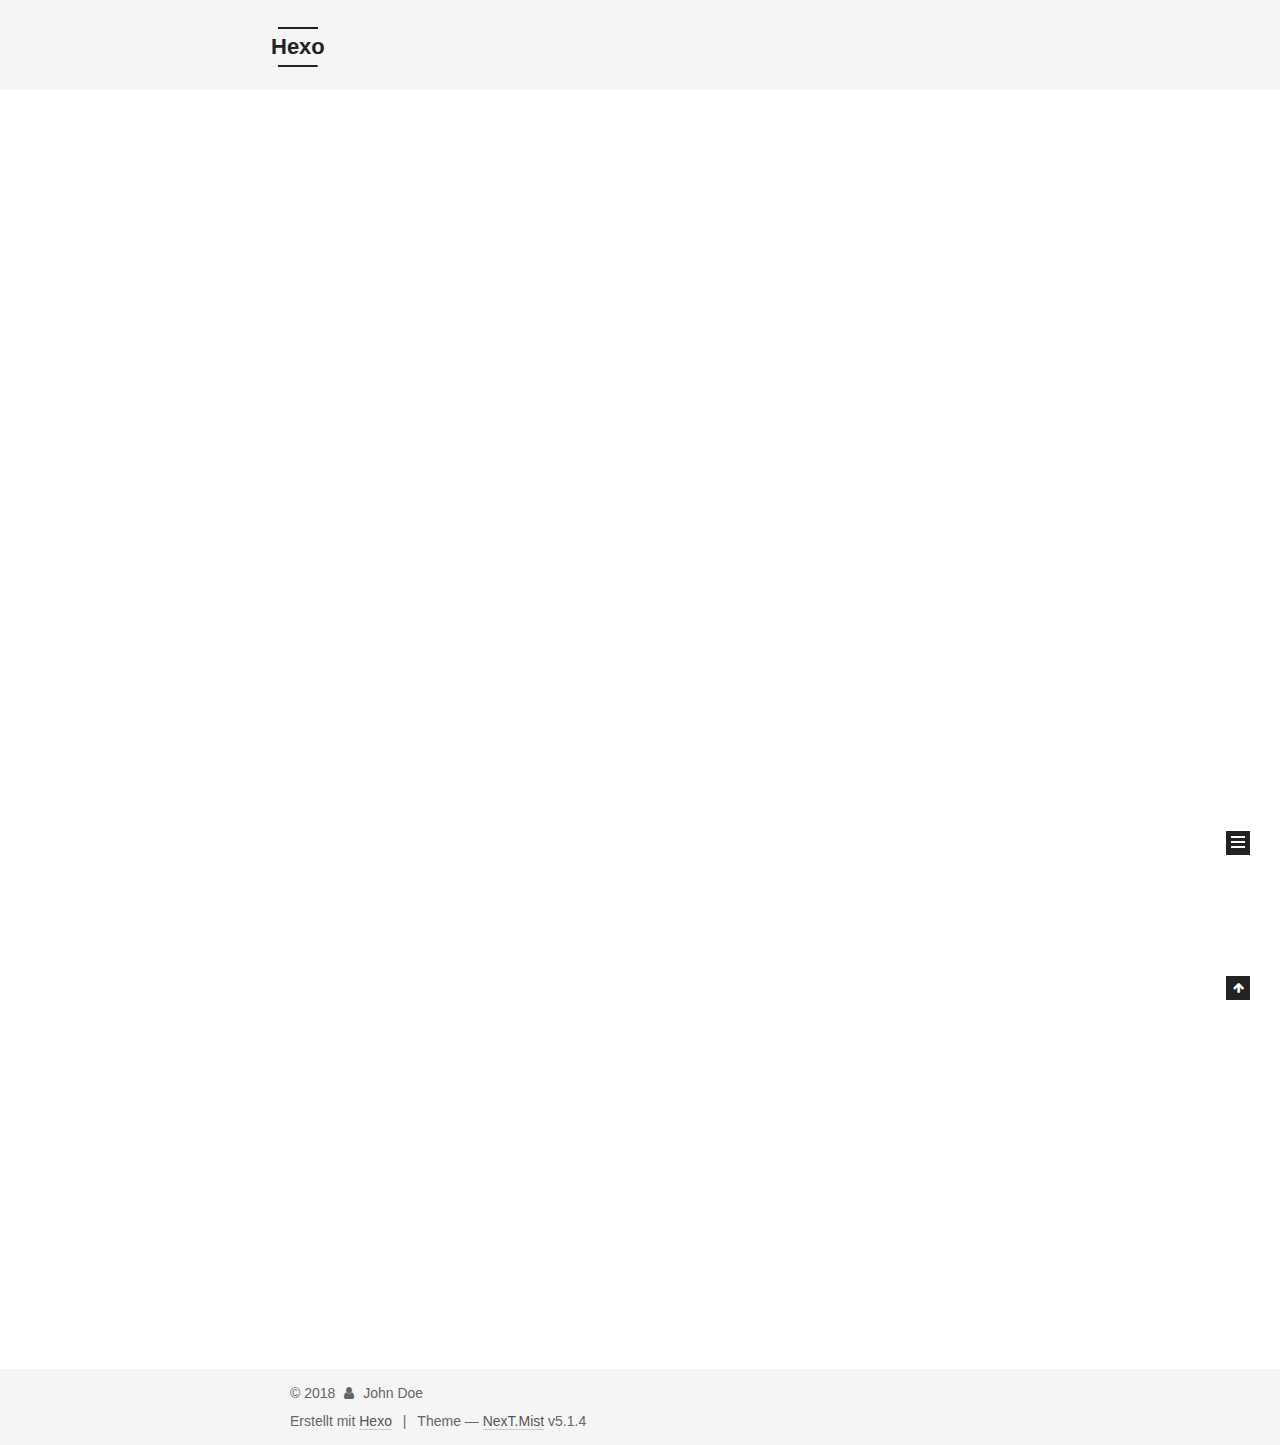
==== commit 9a500c04: "Site updated: 2018-01-23 14:32:56" ====
--- a/index.html
+++ b/index.html
@@ -5,7 +5,7 @@
   
 
 
-<html class="theme-next pisces use-motion" lang="">
+<html class="theme-next mist use-motion" lang="">
 <head>
   <meta charset="UTF-8"/>
 <meta http-equiv="X-UA-Compatible" content="IE=edge" />
@@ -92,7 +92,7 @@
   var NexT = window.NexT || {};
   var CONFIG = {
     root: '/',
-    scheme: 'Pisces',
+    scheme: 'Mist',
     version: '5.1.4',
     sidebar: {"position":"left","display":"post","offset":12,"b2t":false,"scrollpercent":false,"onmobile":false},
     fancybox: true,
@@ -567,7 +567,7 @@
 
 
 
-  <div class="theme-info">Theme &mdash; <a class="theme-link" target="_blank" href="https://github.com/iissnan/hexo-theme-next">NexT.Pisces</a> v5.1.4</div>
+  <div class="theme-info">Theme &mdash; <a class="theme-link" target="_blank" href="https://github.com/iissnan/hexo-theme-next">NexT.Mist</a> v5.1.4</div>
 
 
 
@@ -667,13 +667,6 @@
   
   
 
-
-  <script type="text/javascript" src="/js/src/affix.js?v=5.1.4"></script>
-
-  <script type="text/javascript" src="/js/src/schemes/pisces.js?v=5.1.4"></script>
-
-
-
   
 
   
--- a/css/main.css
+++ b/css/main.css
@@ -189,7 +189,7 @@
   font-size: 14px;
   line-height: 2;
   color: #555;
-  background: #f5f7f9;
+  background: #fff;
 }
 @media (max-width: 767px) {
   body {
@@ -226,51 +226,51 @@
   margin: 20px 0 15px;
 }
 h1 {
+  font-size: 24px;
+}
+@media (max-width: 767px) {
+  h1 {
+    font-size: 20px;
+  }
+}
+h2 {
   font-size: 22px;
 }
 @media (max-width: 767px) {
-  h1 {
+  h2 {
     font-size: 18px;
   }
 }
-h2 {
+h3 {
   font-size: 20px;
 }
 @media (max-width: 767px) {
-  h2 {
+  h3 {
     font-size: 16px;
   }
 }
-h3 {
+h4 {
   font-size: 18px;
 }
 @media (max-width: 767px) {
-  h3 {
+  h4 {
     font-size: 14px;
   }
 }
-h4 {
+h5 {
   font-size: 16px;
 }
 @media (max-width: 767px) {
-  h4 {
+  h5 {
     font-size: 12px;
   }
 }
-h5 {
+h6 {
   font-size: 14px;
 }
 @media (max-width: 767px) {
-  h5 {
+  h6 {
     font-size: 10px;
-  }
-}
-h6 {
-  font-size: 12px;
-}
-@media (max-width: 767px) {
-  h6 {
-    font-size: 8px;
   }
 }
 p {
@@ -653,8 +653,8 @@
 @media (min-width: 992px) {
   .full-image.full-image.full-image.full-image {
     max-width: none;
-    width: 118%;
-    margin: 0 -9%;
+    width: 110%;
+    margin: 25px -5%;
   }
 }
 .blockquote-center,
@@ -941,10 +941,10 @@
   padding: 0 20px;
   font-size: 14px;
   color: #555;
-  background: #fff;
-  border: 2px solid #555;
+  background: transparent;
+  border: 2px solid #222;
   text-decoration: none;
-  border-radius: 2px;
+  border-radius: 0;
   transition-property: background-color;
   transition-duration: 0.2s;
   transition-timing-function: ease-in-out;
@@ -953,8 +953,8 @@
 }
 .btn:hover {
   border-color: #222;
-  color: #fff;
-  background: #222;
+  color: #222;
+  background: #fff;
 }
 .btn +.btn {
   margin: 0 0 8px 8px;
@@ -1066,7 +1066,7 @@
   width: 24px;
   background: #222;
   font-size: 12px;
-  opacity: 0.6;
+  opacity: 1;
   color: #fff;
   cursor: pointer;
   text-align: center;
@@ -1087,7 +1087,7 @@
   }
 }
 .back-to-top.back-to-top-on {
-  bottom: 30px;
+  bottom: 19px;
 }
 .header {
   background: transparent;
@@ -1101,7 +1101,7 @@
 }
 .site-meta {
   margin: 0;
-  text-align: center;
+  text-align: left;
 }
 @media (max-width: 767px) {
   .site-meta {
@@ -1112,12 +1112,12 @@
   position: relative;
   display: inline-block;
   padding: 0 40px;
-  color: #fff;
+  color: #222;
   background: #222;
   border-bottom: none;
 }
 .brand:hover {
-  color: #fff;
+  color: #222;
 }
 .logo {
   display: inline-block;
@@ -1136,7 +1136,7 @@
 .site-subtitle {
   margin-top: 10px;
   font-size: 13px;
-  color: #ddd;
+  color: #999;
 }
 .use-motion .brand {
   opacity: 0;
@@ -1209,8 +1209,7 @@
   transition-timing-function: ease-in-out;
   transition-delay: 0s;
 }
-.menu .menu-item a:hover,
-.menu-item-active a {
+.menu .menu-item a:hover {
   border-bottom-color: #222;
 }
 .menu .menu-item .fa {
@@ -1349,7 +1348,7 @@
 .posts-collapse {
   position: relative;
   z-index: 1010;
-  margin-left: 55px;
+  margin-left: 0;
 }
 .posts-collapse::after {
   content: " ";
@@ -1739,20 +1738,20 @@
   display: block;
   margin: 0 auto;
   padding: 2px;
-  max-width: 120px;
+  max-width: 96px;
   height: auto;
-  border: 1px solid #eee;
+  border: 2px solid #333;
 }
 .site-author-name {
-  margin: 0;
+  margin: 5px 0 0;
   text-align: center;
-  color: #222;
-  font-weight: 600;
+  color: #f5f5f5;
+  font-weight: normal;
 }
 .site-description {
-  margin-top: 0;
+  margin-top: 5px;
   text-align: center;
-  font-size: 13px;
+  font-size: 14px;
   color: #999;
 }
 .site-state {
@@ -1764,7 +1763,7 @@
 .site-state-item {
   display: inline-block;
   padding: 0 15px;
-  border-left: 1px solid #eee;
+  border-left: 1px solid #333;
 }
 .site-state-item:first-child {
   border-left: none;
@@ -1777,11 +1776,11 @@
   text-align: center;
   color: inherit;
   font-weight: 600;
-  font-size: 16px;
+  font-size: 18px;
 }
 .site-state-item-name {
   font-size: 13px;
-  color: #999;
+  color: inherit;
 }
 .feed-link {
   margin-top: 20px;
@@ -1823,7 +1822,7 @@
   width: 4px;
   height: 4px;
   border-radius: 50%;
-  background: #82ba7f;
+  background: #feb4ff;
 }
 .links-of-blogroll {
   font-size: 13px;
@@ -1861,7 +1860,7 @@
   color: #555;
 }
 .sidebar-nav li:hover {
-  color: #fc6423;
+  color: #f5f5f5;
 }
 .page-post-detail .sidebar-nav-toc {
   padding: 0 5px;
@@ -1870,11 +1869,11 @@
   margin-left: 10px;
 }
 .sidebar-nav .sidebar-nav-active {
-  color: #fc6423;
-  border-bottom-color: #fc6423;
+  color: #87daff;
+  border-bottom-color: #87daff;
 }
 .sidebar-nav .sidebar-nav-active:hover {
-  color: #fc6423;
+  color: #87daff;
 }
 .sidebar-panel {
   display: none;
@@ -1907,12 +1906,12 @@
   transition-timing-function: ease-in-out;
   transition-delay: 0s;
   transition-property: all;
-  color: #666;
+  color: #999;
+  border-bottom-color: #555;
+}
+.post-toc ol a:hover {
+  color: #ccc;
   border-bottom-color: #ccc;
-}
-.post-toc ol a:hover {
-  color: #000;
-  border-bottom-color: #000;
 }
 .post-toc .nav-item {
   overflow: hidden;
@@ -1934,14 +1933,14 @@
   display: block;
 }
 .post-toc .nav .active > a {
-  color: #fc6423;
-  border-bottom-color: #fc6423;
+  color: #87daff;
+  border-bottom-color: #87daff;
 }
 .post-toc .nav .active-current > a {
-  color: #fc6423;
+  color: #87daff;
 }
 .post-toc .nav .active-current > a:hover {
-  color: #fc6423;
+  color: #87daff;
 }
 .footer {
   font-size: 14px;
@@ -2346,16 +2345,6 @@
   transform: translate(-50%, -50%);
   color: #ccc;
 }
-@media (min-width: 768px) and (max-width: 991px) {
-  .busuanzi-count {
-    width: auto;
-  }
-}
-@media (max-width: 767px) {
-  .busuanzi-count {
-    width: auto;
-  }
-}
 .site-uv,
 .site-pv,
 .page-pv {
@@ -2591,403 +2580,327 @@
   }
 }
 .page-post-detail .sidebar-toggle-line {
-  background: #fc6423;
+  background: #87daff;
 }
 .page-post-detail .comments {
   overflow: hidden;
 }
+h1,
+h2,
+h3,
+h4,
+h5,
+h6 {
+  margin: 20px 0 10px;
+}
+p {
+  margin: 0 0 25px 0;
+}
+a {
+  border-bottom-color: #ccc;
+}
+hr {
+  margin: 20px 0;
+  height: 2px;
+}
+.main-inner {
+  margin-top: 80px;
+}
 .header {
-  position: relative;
-  margin: 0 auto;
-  width: 960px;
-}
-@media (min-width: 768px) and (max-width: 991px) {
-  .header {
-    width: auto;
-  }
-}
-@media (max-width: 767px) {
-  .header {
-    width: auto;
-  }
+  background: #f5f5f5;
 }
 .header-inner {
-  position: absolute;
-  top: 0;
-  overflow: hidden;
-  padding: 0;
-  width: 240px;
-  background: #fff;
-  box-shadow: initial;
-  border-radius: initial;
-}
-@media (min-width: 1600px) {
-  .container .header-inner {
-    width: 240px;
-  }
-}
-@media (min-width: 768px) and (max-width: 991px) {
-  .header-inner {
-    position: relative;
-    width: auto;
-    border-radius: initial;
-  }
-}
-@media (max-width: 767px) {
-  .header-inner {
-    position: relative;
-    width: auto;
-    border-radius: initial;
-  }
-}
-.main:before,
-.main:after {
+  padding: 25px 0 20px;
+}
+.header-inner:before,
+.header-inner:after {
   content: " ";
   display: table;
 }
-.main:after {
+.header-inner:after {
   clear: both;
 }
-@media (min-width: 768px) and (max-width: 991px) {
-  .main {
-    padding-bottom: 100px;
-  }
-}
-@media (max-width: 767px) {
-  .main {
-    padding-bottom: 100px;
-  }
-}
-.container .main-inner {
-  width: 960px;
-}
-@media (min-width: 768px) and (max-width: 991px) {
+@media (max-width: 767px) {
+  .header-inner {
+    width: auto;
+    margin-bottom: 50px;
+    padding: 10px;
+  }
+}
+.site-meta {
+  float: left;
+  margin-left: -20px;
+  line-height: normal;
+}
+@media (max-width: 767px) {
+  .site-meta {
+    margin-left: 10px;
+  }
+}
+.site-meta .brand {
+  padding: 2px 1px;
+  background: none;
+}
+@media (max-width: 767px) {
+  .site-meta .brand {
+    display: block;
+  }
+}
+.site-meta .logo {
+  display: none;
+}
+.site-meta .site-title {
+  font-size: 22px;
+  font-weight: bolder;
+}
+@media (max-width: 767px) {
+  .site-meta .site-title {
+    line-height: 34px;
+  }
+}
+.logo-line-before,
+.logo-line-after {
+  display: block;
+  overflow: hidden;
+  margin: 0 auto;
+  width: 75%;
+}
+@media (max-width: 767px) {
+  .logo-line-before,
+  .logo-line-after {
+    display: none;
+  }
+}
+.logo-line-before i,
+.logo-line-after i {
+  position: relative;
+  display: block;
+  height: 2px;
+  background: #222;
+}
+@media (max-width: 767px) {
+  .logo-line-before i,
+  .logo-line-after i {
+    height: 3px;
+  }
+}
+.use-motion .logo-line-before i {
+  left: -100%;
+}
+.use-motion .logo-line-after i {
+  right: -100%;
+}
+.site-subtitle {
+  display: none;
+}
+.site-nav-toggle {
+  position: static;
+  float: right;
+}
+.menu {
+  float: right;
+  margin: 8px 0 0 0;
+}
+@media (max-width: 767px) {
+  .menu {
+    margin: 20px 0 0 0;
+    padding: 0;
+  }
+}
+.menu br {
+  display: none;
+}
+.menu .menu-item {
+  margin: 0;
+}
+@media (max-width: 767px) {
+  .menu .menu-item {
+    display: block;
+  }
+}
+.menu .menu-item a {
+  padding: 0 10px;
+  background: none;
+  border: none;
+  border-radius: 2px;
+  transition-property: background;
+}
+@media (max-width: 767px) {
+  .menu .menu-item a {
+    text-align: left;
+  }
+}
+.menu .menu-item a:hover {
+  background: #e1e1e1;
+}
+.menu a::before {
+  display: none;
+}
+@media (max-width: 767px) {
+  .menu a::before {
+    display: block;
+  }
+}
+@media (max-width: 767px) {
+  .menu {
+    float: none;
+  }
+}
+.site-search form {
+  display: none;
+}
+.posts-expand {
+  padding-top: 0;
+}
+.posts-expand .post-title,
+.posts-expand .post-meta {
+  text-align: left;
+}
+@media (max-width: 767px) {
+  .posts-expand .post-title,
+  .posts-expand .post-meta {
+    text-align: center;
+  }
+}
+.posts-expand .post-eof {
+  display: none;
+}
+.posts-expand .post {
+  margin-top: 120px;
+}
+.posts-expand .post:first-child {
+  margin-top: 0;
+}
+.posts-expand .post-meta {
+  margin-top: 5px;
+  margin-bottom: 20px;
+}
+.posts-expand .post-title {
+  position: relative;
+  font-size: 26px;
+  font-weight: 400;
+}
+@media (max-width: 767px) {
+  .posts-expand .post-title {
+    font-size: 22px;
+  }
+}
+@media (min-width: 1600px) {
+  .posts-expand .post-title {
+    font-size: 26px;
+  }
+}
+.posts-expand .post-title:hover:before {
+  background: #222;
+}
+@media (max-width: 767px) {
+  .posts-expand .post-body {
+    font-size: 12px;
+  }
+}
+.posts-expand .post-body img {
+  margin: 0;
+}
+.posts-expand .post-tags {
+  text-align: left;
+}
+.posts-expand .post-tags a {
+  padding: 1px 5px;
+  background: #f5f5f5;
+  border-bottom: none;
+}
+.posts-expand .post-tags a:hover {
+  background: #ccc;
+}
+.posts-expand .post-nav {
+  margin-top: 40px;
+}
+.post-button {
+  margin-top: 20px;
+  text-align: left;
+}
+.post-button a {
+  padding: 0;
+  font-size: 14px;
+  background: none;
+  border: none;
+  border-bottom: 2px solid #666;
+  transition-property: border;
+}
+@media (max-width: 767px) {
+  .post-button a {
+    font-size: 12px;
+  }
+}
+@media (min-width: 1600px) {
+  .post-button a {
+    font-size: 16px;
+  }
+}
+.post-button a:hover {
+  border-bottom-color: #222;
+}
+.links-of-blogroll-inline .links-of-blogroll-item {
+  display: inline-block;
+}
+.btn {
+  padding: 0 10px;
+  border-width: 2px;
+  border-radius: 0;
+}
+.headband {
+  display: none;
+}
+.site-search {
+  position: relative;
+  float: right;
+  margin-top: 5px;
+  padding-top: 3px;
+}
+@media (max-width: 767px) {
+  .site-search {
+    float: none;
+    padding: 0 10px;
+  }
+}
+@media (max-width: 767px) {
   .container .main-inner {
     width: auto;
   }
 }
-@media (max-width: 767px) {
-  .container .main-inner {
-    width: auto;
-  }
-}
-.content-wrap {
-  float: right;
-  box-sizing: border-box;
-  padding: 40px;
-  width: 700px;
-  background: #fff;
-  min-height: 700px;
-  box-shadow: initial;
-  border-radius: initial;
-}
-@media (min-width: 768px) and (max-width: 991px) {
-  .content-wrap {
-    width: 100%;
-    padding: 20px;
-    border-radius: initial;
-  }
-}
-@media (max-width: 767px) {
-  .content-wrap {
-    width: 100%;
-    padding: 20px;
-    min-height: auto;
-    border-radius: initial;
-  }
-}
-.sidebar {
-  position: static;
-  float: left;
-  margin-top: 300px;
-  width: 240px;
-  background: #f5f7f9;
-  box-shadow: none;
-}
-@media (min-width: 768px) and (max-width: 991px) {
-  .sidebar {
-    display: none;
-  }
-}
-@media (max-width: 767px) {
-  .sidebar {
-    display: none;
-  }
-}
-.sidebar-toggle {
+.page-post-detail .post-title,
+.page-post-detail .post-meta {
+  text-align: center;
+}
+.page-post-detail .post-title:before {
   display: none;
 }
+.page-post-detail .post-meta {
+  margin-bottom: 60px;
+}
+.pagination {
+  margin: 120px 0 0;
+  text-align: left;
+}
+@media (max-width: 767px) {
+  .pagination {
+    margin: 80px 10px 0;
+    text-align: center;
+  }
+}
+.footer {
+  margin-top: 80px;
+  padding: 10px 0;
+  background: #f5f5f5;
+  color: #666;
+}
 .footer-inner {
-  width: 960px;
-  padding-left: 260px;
-}
-@media (min-width: 768px) and (max-width: 991px) {
+  margin: 0 auto;
+  text-align: left;
+}
+@media (max-width: 767px) {
   .footer-inner {
     width: auto;
-    padding-left: 0 !important;
-    padding-right: 0 !important;
-  }
-}
-@media (max-width: 767px) {
-  .footer-inner {
-    width: auto;
-    padding-left: 0 !important;
-    padding-right: 0 !important;
-  }
-}
-.sidebar-position-right .header-inner {
-  right: 0;
-}
-.sidebar-position-right .content-wrap {
-  float: left;
-}
-.sidebar-position-right .sidebar {
-  float: right;
-}
-.sidebar-position-right .footer-inner {
-  padding-left: 0;
-  padding-right: 260px;
-}
-.site-brand-wrapper {
-  position: relative;
-}
-.site-meta {
-  padding: 20px 0;
-  color: #fff;
-  background: #222;
-}
-@media (min-width: 768px) and (max-width: 991px) {
-  .site-meta {
-    box-shadow: 0 0 16px rgba(0,0,0,0.5);
-  }
-}
-@media (max-width: 767px) {
-  .site-meta {
-    box-shadow: 0 0 16px rgba(0,0,0,0.5);
-  }
-}
-.brand {
-  padding: 0;
-  background: none;
-}
-.brand:hover {
-  color: #fff;
-}
-.site-subtitle {
-  margin: 10px 10px 0;
-  font-weight: initial;
-}
-.site-search form {
-  display: none;
-}
-.site-nav {
-  border-top: none;
-}
-@media (min-width: 768px) and (max-width: 991px) {
-  .site-nav {
-    display: none !important;
-  }
-}
-@media (min-width: 768px) and (max-width: 991px) {
-  .site-nav-on {
-    display: block !important;
-  }
-}
-.menu .menu-item {
-  display: block;
-  margin: 0;
-}
-.menu .menu-item a {
-  position: relative;
-  box-sizing: border-box;
-  padding: 5px 20px;
-  text-align: left;
-  line-height: inherit;
-  transition-property: background-color;
-  transition-duration: 0.2s;
-  transition-timing-function: ease-in-out;
-  transition-delay: 0s;
-}
-.menu .menu-item a:hover,
-.menu-item-active a {
-  background: #f9f9f9;
-  border-bottom-color: #fff;
-}
-.menu .menu-item br {
-  display: none;
-}
-.menu-item-active a:after {
-  content: " ";
-  position: absolute;
-  top: 50%;
-  margin-top: -3px;
-  right: 15px;
-  width: 6px;
-  height: 6px;
-  border-radius: 50%;
-  background-color: #bbb;
-}
-.btn-bar {
-  background-color: #fff;
-}
-.site-nav-toggle {
-  left: 20px;
-  top: 50%;
-  -webkit-transform: translateY(-50%);
-  -webkit-transform: translateY(-50%);
-  -moz-transform: translateY(-50%);
-  -ms-transform: translateY(-50%);
-  -o-transform: translateY(-50%);
-  transform: translateY(-50%);
-}
-@media (min-width: 768px) and (max-width: 991px) {
-  .site-nav-toggle {
-    display: block;
-  }
-}
-.use-motion .sidebar .motion-element {
-  opacity: 1;
-}
-.sidebar {
-  margin-left: -100%;
-  right: auto;
-  bottom: auto;
-  -webkit-transform: none;
-}
-.sidebar-inner {
-  box-sizing: border-box;
-  width: 240px;
-  color: #555;
-  background: #fff;
-  box-shadow: initial;
-  border-radius: initial;
-  opacity: 0;
-}
-.sidebar-inner.affix {
-  position: fixed;
-  top: 12px;
-}
-.sidebar-inner.affix-bottom {
-  position: absolute;
-}
-.site-overview {
-  text-align: left;
-}
-.site-author:before,
-.site-author:after {
-  content: " ";
-  display: table;
-}
-.site-author:after {
-  clear: both;
-}
-.sidebar a {
-  color: #555;
-}
-.sidebar a:hover {
-  color: #222;
-}
-.site-state-item {
-  padding: 0 10px;
-}
-.links-of-author-item a:before {
-  display: none;
-}
-.links-of-author-item a {
-  border-bottom: none;
-  text-decoration: underline;
-}
-.feed-link {
-  border-top: 1px dotted #ccc;
-  border-bottom: 1px dotted #ccc;
-  text-align: center;
-}
-.feed-link a {
-  display: block;
-  color: #fc6423;
-  border: none;
-}
-.feed-link a:hover {
-  background: none;
-  color: #e34603;
-}
-.feed-link a:hover i {
-  color: #e34603;
-}
-.links-of-author {
-  display: flex;
-  flex-wrap: wrap;
-  justify-content: center;
-}
-.links-of-author-item {
-  margin: 5px 0 0;
-  width: 50%;
-}
-.links-of-author-item a {
-  max-width: 216px;
-  box-sizing: border-box;
-  display: inline-block;
-  margin-right: 0;
-  margin-bottom: 0;
-  padding: 0 5px;
-  overflow: hidden;
-  white-space: nowrap;
-  text-overflow: ellipsis;
-}
-.links-of-author-item a {
-  display: block;
-  text-decoration: none;
-}
-.links-of-author-item a:hover {
-  border-radius: 4px;
-  background: #eee;
-}
-.links-of-author-item .fa {
-  margin-right: 2px;
-  font-size: 16px;
-}
-.links-of-author-item .fa-globe {
-  font-size: 15px;
-}
-.links-of-blogroll {
-  text-align: center;
-  margin-top: 20px;
-  padding: 3px 0 0;
-  border-top: 1px dotted #ccc;
-}
-.links-of-blogroll-title {
-  margin-top: 0;
-}
-.links-of-blogroll-item {
-  padding: 0;
-}
-.links-of-blogroll-inline:before,
-.links-of-blogroll-inline:after {
-  content: " ";
-  display: table;
-}
-.links-of-blogroll-inline:after {
-  clear: both;
-}
-.links-of-blogroll-inline .links-of-blogroll-item {
-  margin: 5px 0 0;
-  width: 50%;
-  display: inline-block;
-  width: unset;
-}
-.links-of-blogroll-inline .links-of-blogroll-item a {
-  max-width: 216px;
-  box-sizing: border-box;
-  display: inline-block;
-  margin-right: 0;
-  margin-bottom: 0;
-  padding: 0 5px;
-  overflow: hidden;
-  white-space: nowrap;
-  text-overflow: ellipsis;
-}
-@media (max-width: 767px) {
-  .post-body {
-    text-align: justify;
-  }
-}
+    text-align: center;
+  }
+}
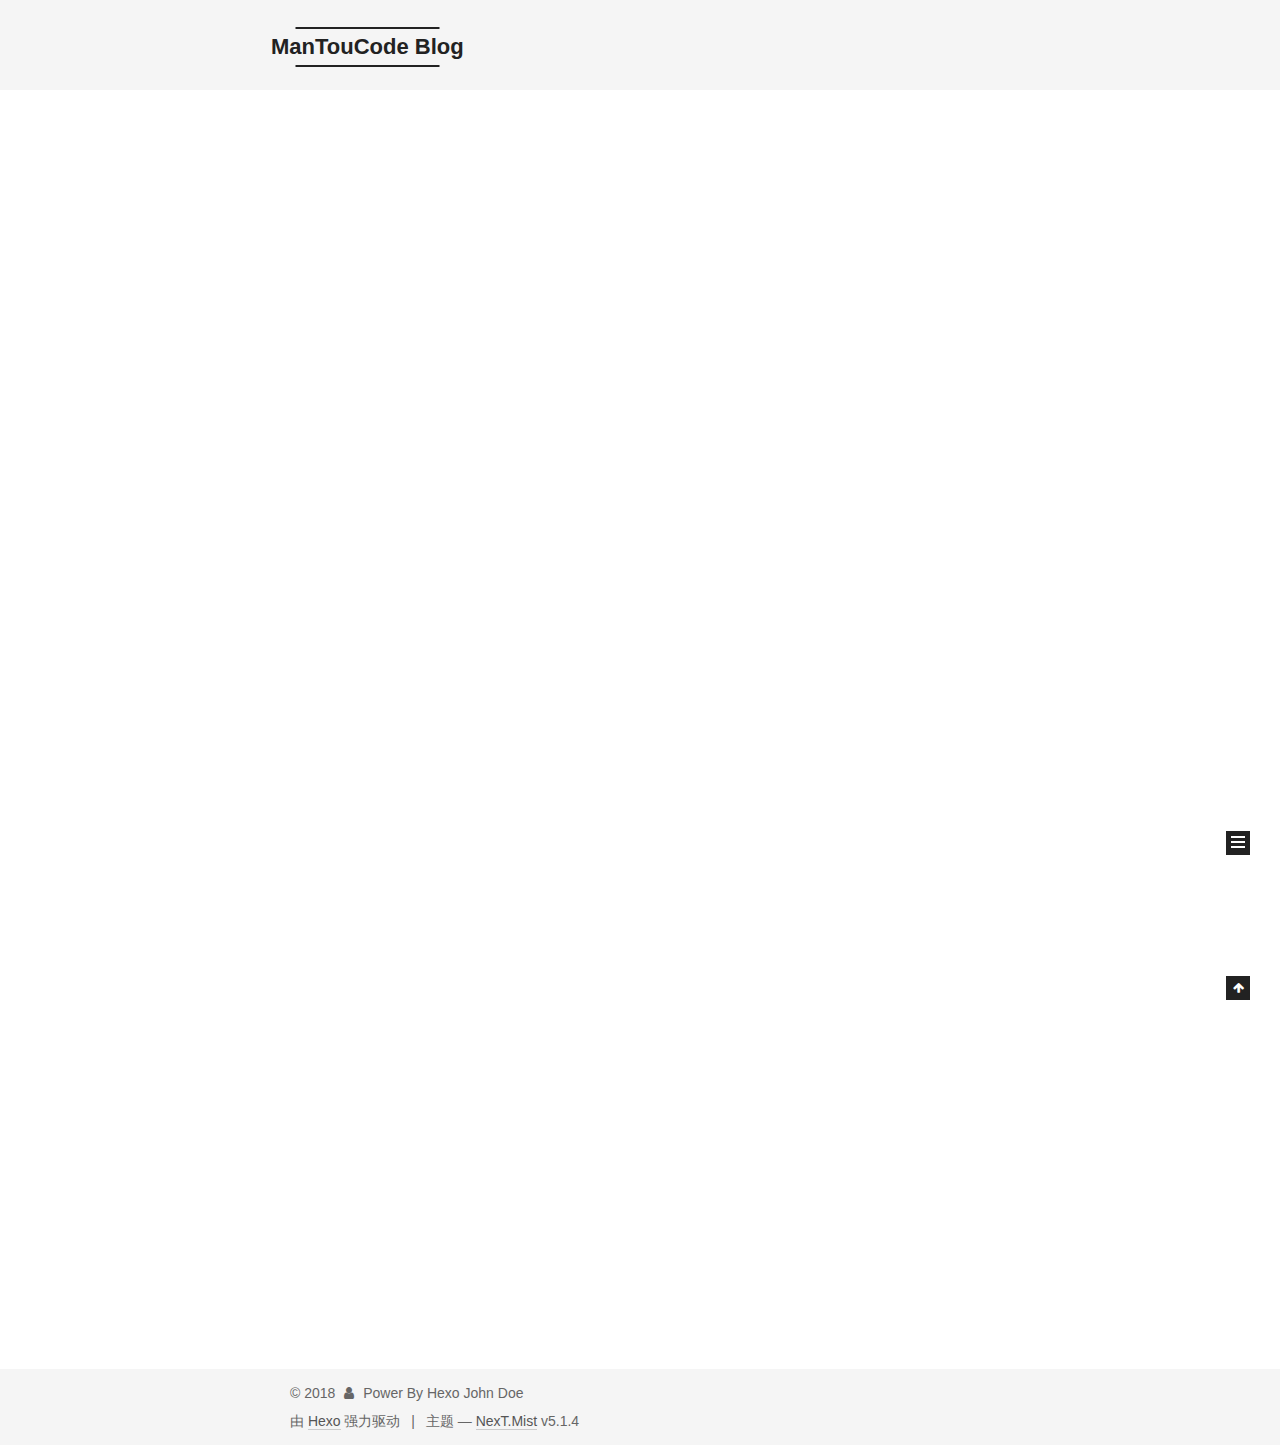
==== commit 7a70213a: "Site updated: 2018-01-23 21:40:39" ====
--- a/index.html
+++ b/index.html
@@ -5,7 +5,7 @@
   
 
 
-<html class="theme-next mist use-motion" lang="">
+<html class="theme-next mist use-motion" lang="zh-Hans">
 <head>
   <meta charset="UTF-8"/>
 <meta http-equiv="X-UA-Compatible" content="IE=edge" />
@@ -68,23 +68,27 @@
 
 
 
-  <meta name="keywords" content="Hexo, NexT" />
-
-
-
-
-
-
-
-
-
-
+  <meta name="keywords" content="Hexo, NexT,PHP,Python,Java" />
+
+
+
+
+
+
+
+
+
+
+<meta name="description" content="记录生活 分享有用">
 <meta property="og:type" content="website">
-<meta property="og:title" content="Hexo">
+<meta property="og:title" content="ManTouCode Blog">
 <meta property="og:url" content="http://yoursite.com/index.html">
-<meta property="og:site_name" content="Hexo">
+<meta property="og:site_name" content="ManTouCode Blog">
+<meta property="og:description" content="记录生活 分享有用">
+<meta property="og:locale" content="zh-Hans">
 <meta name="twitter:card" content="summary">
-<meta name="twitter:title" content="Hexo">
+<meta name="twitter:title" content="ManTouCode Blog">
+<meta name="twitter:description" content="记录生活 分享有用">
 
 
 
@@ -100,7 +104,7 @@
     motion: {"enable":true,"async":false,"transition":{"post_block":"fadeIn","post_header":"slideDownIn","post_body":"slideDownIn","coll_header":"slideLeftIn","sidebar":"slideUpIn"}},
     duoshuo: {
       userId: '0',
-      author: 'Author'
+      author: '博主'
     },
     algolia: {
       applicationID: '',
@@ -120,7 +124,7 @@
 
 
 
-  <title>Hexo</title>
+  <title>ManTouCode Blog</title>
   
 
 
@@ -132,7 +136,7 @@
 
 </head>
 
-<body itemscope itemtype="http://schema.org/WebPage" lang="">
+<body itemscope itemtype="http://schema.org/WebPage" lang="zh-Hans">
 
   
   
@@ -151,7 +155,7 @@
     <div class="custom-logo-site-title">
       <a href="/"  class="brand" rel="start">
         <span class="logo-line-before"><i></i></span>
-        <span class="site-title">Hexo</span>
+        <span class="site-title">ManTouCode Blog</span>
         <span class="logo-line-after"><i></i></span>
       </a>
     </div>
@@ -181,17 +185,57 @@
             
               <i class="menu-item-icon fa fa-fw fa-home"></i> <br />
             
-            Startseite
+            首页
           </a>
         </li>
       
         
+        <li class="menu-item menu-item-about">
+          <a href="/about/" rel="section">
+            
+              <i class="menu-item-icon fa fa-fw fa-user"></i> <br />
+            
+            关于
+          </a>
+        </li>
+      
+        
+        <li class="menu-item menu-item-tags">
+          <a href="/tags/" rel="section">
+            
+              <i class="menu-item-icon fa fa-fw fa-tags"></i> <br />
+            
+            标签
+          </a>
+        </li>
+      
+        
+        <li class="menu-item menu-item-categories">
+          <a href="/categories/" rel="section">
+            
+              <i class="menu-item-icon fa fa-fw fa-th"></i> <br />
+            
+            分类
+          </a>
+        </li>
+      
+        
         <li class="menu-item menu-item-archives">
           <a href="/archives/" rel="section">
             
               <i class="menu-item-icon fa fa-fw fa-archive"></i> <br />
             
-            Archiv
+            归档
+          </a>
+        </li>
+      
+        
+        <li class="menu-item menu-item-commonweal">
+          <a href="/404/" rel="section">
+            
+              <i class="menu-item-icon fa fa-fw fa-heartbeat"></i> <br />
+            
+            公益404
           </a>
         </li>
       
@@ -231,13 +275,13 @@
     <link itemprop="mainEntityOfPage" href="http://yoursite.com/2018/01/23/test-my-site/">
 
     <span hidden itemprop="author" itemscope itemtype="http://schema.org/Person">
-      <meta itemprop="name" content="John Doe">
+      <meta itemprop="name" content="Power By Hexo John Doe">
       <meta itemprop="description" content="">
       <meta itemprop="image" content="/images/avatar.gif">
     </span>
 
     <span hidden itemprop="publisher" itemscope itemtype="http://schema.org/Organization">
-      <meta itemprop="name" content="Hexo">
+      <meta itemprop="name" content="ManTouCode Blog">
     </span>
 
     
@@ -257,9 +301,9 @@
                 <i class="fa fa-calendar-o"></i>
               </span>
               
-                <span class="post-meta-item-text">Veröffentlicht am</span>
+                <span class="post-meta-item-text">发表于</span>
               
-              <time title="Post created" itemprop="dateCreated datePublished" datetime="2018-01-23T12:40:51+08:00">
+              <time title="创建于" itemprop="dateCreated datePublished" datetime="2018-01-23T12:40:51+08:00">
                 2018-01-23
               </time>
             
@@ -350,13 +394,13 @@
     <link itemprop="mainEntityOfPage" href="http://yoursite.com/2018/01/23/hello-world/">
 
     <span hidden itemprop="author" itemscope itemtype="http://schema.org/Person">
-      <meta itemprop="name" content="John Doe">
+      <meta itemprop="name" content="Power By Hexo John Doe">
       <meta itemprop="description" content="">
       <meta itemprop="image" content="/images/avatar.gif">
     </span>
 
     <span hidden itemprop="publisher" itemscope itemtype="http://schema.org/Organization">
-      <meta itemprop="name" content="Hexo">
+      <meta itemprop="name" content="ManTouCode Blog">
     </span>
 
     
@@ -376,9 +420,9 @@
                 <i class="fa fa-calendar-o"></i>
               </span>
               
-                <span class="post-meta-item-text">Veröffentlicht am</span>
+                <span class="post-meta-item-text">发表于</span>
               
-              <time title="Post created" itemprop="dateCreated datePublished" datetime="2018-01-23T12:27:49+08:00">
+              <time title="创建于" itemprop="dateCreated datePublished" datetime="2018-01-23T12:27:49+08:00">
                 2018-01-23
               </time>
             
@@ -497,8 +541,8 @@
         <div class="site-overview">
           <div class="site-author motion-element" itemprop="author" itemscope itemtype="http://schema.org/Person">
             
-              <p class="site-author-name" itemprop="name">John Doe</p>
-              <p class="site-description motion-element" itemprop="description"></p>
+              <p class="site-author-name" itemprop="name">Power By Hexo John Doe</p>
+              <p class="site-description motion-element" itemprop="description">记录生活 分享有用</p>
           </div>
 
           <nav class="site-state motion-element">
@@ -509,7 +553,7 @@
                 <a href="/archives/">
               
                   <span class="site-state-item-count">2</span>
-                  <span class="site-state-item-name">Artikel</span>
+                  <span class="site-state-item-name">日志</span>
                 </a>
               </div>
             
@@ -553,13 +597,13 @@
   <span class="with-love">
     <i class="fa fa-user"></i>
   </span>
-  <span class="author" itemprop="copyrightHolder">John Doe</span>
+  <span class="author" itemprop="copyrightHolder">Power By Hexo John Doe</span>
 
   
 </div>
 
 
-  <div class="powered-by">Erstellt mit  <a class="theme-link" target="_blank" href="https://hexo.io">Hexo</a></div>
+  <div class="powered-by">由 <a class="theme-link" target="_blank" href="https://hexo.io">Hexo</a> 强力驱动</div>
 
 
 
@@ -567,7 +611,7 @@
 
 
 
-  <div class="theme-info">Theme &mdash; <a class="theme-link" target="_blank" href="https://github.com/iissnan/hexo-theme-next">NexT.Mist</a> v5.1.4</div>
+  <div class="theme-info">主题 &mdash; <a class="theme-link" target="_blank" href="https://github.com/iissnan/hexo-theme-next">NexT.Mist</a> v5.1.4</div>
 
 
 
--- a/css/main.css
+++ b/css/main.css
@@ -1822,7 +1822,7 @@
   width: 4px;
   height: 4px;
   border-radius: 50%;
-  background: #feb4ff;
+  background: #658295;
 }
 .links-of-blogroll {
   font-size: 13px;
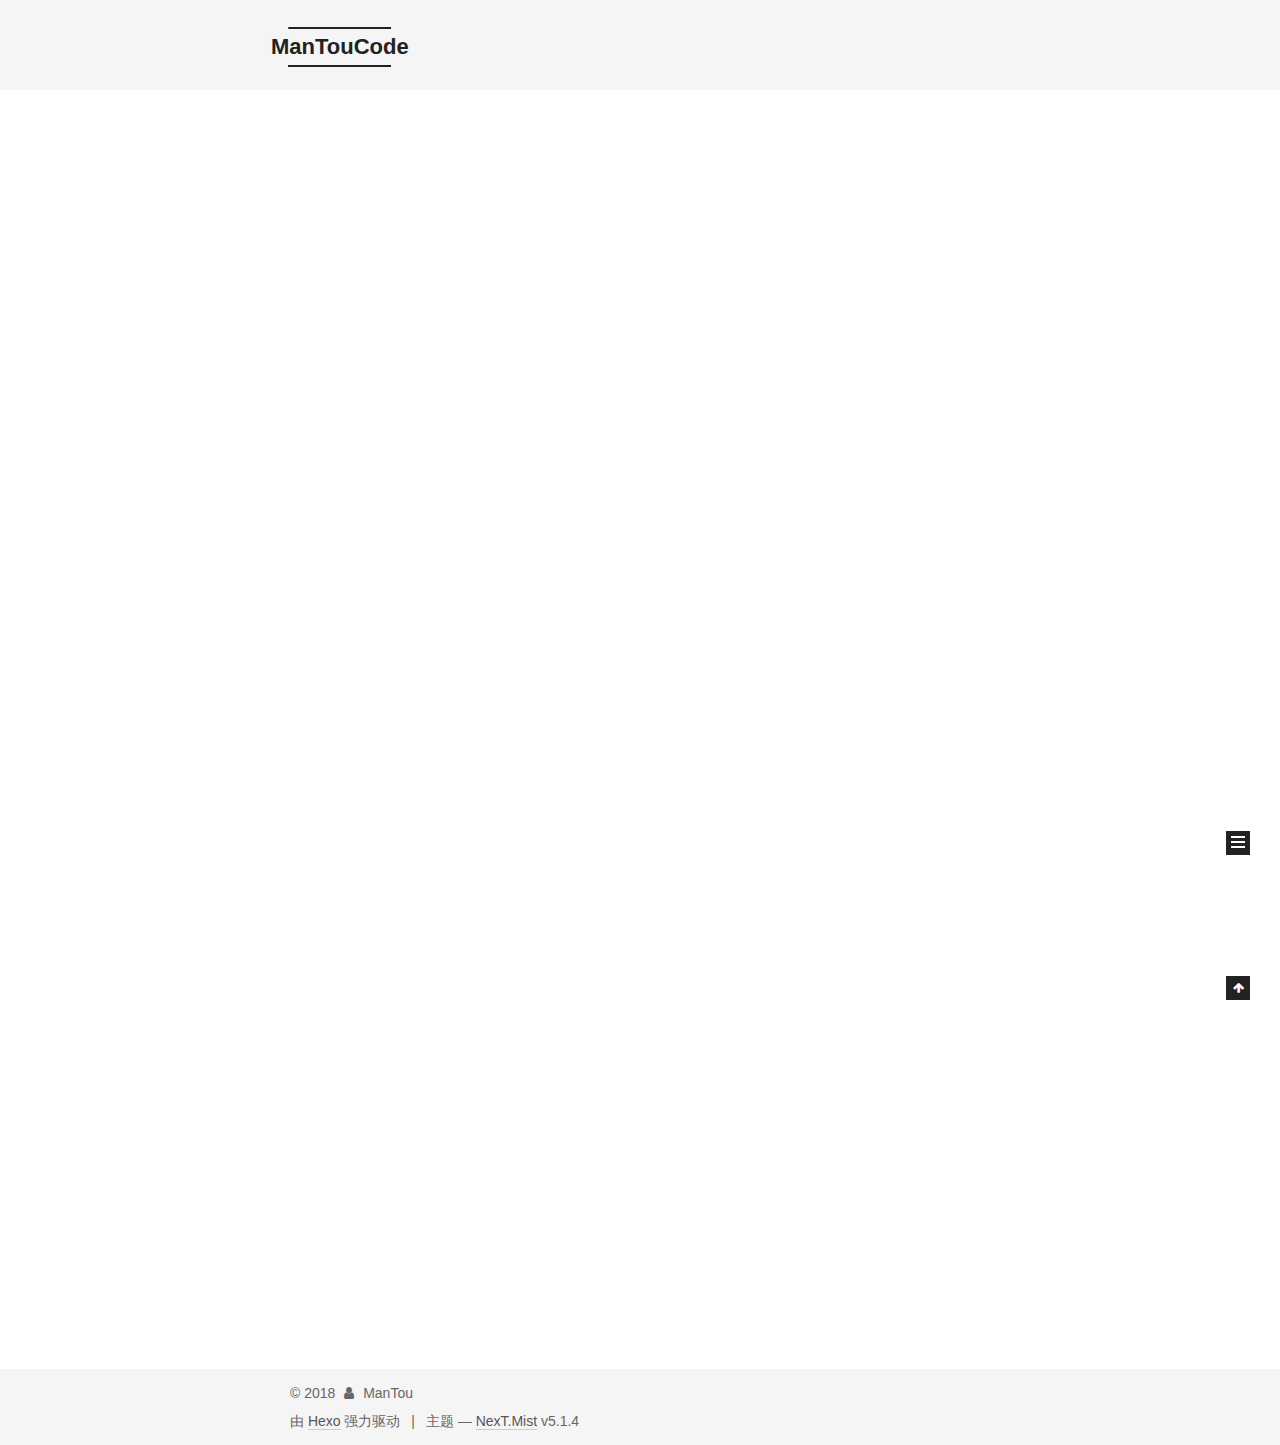
==== commit c0bb869d: "Site updated: 2018-01-23 21:44:40" ====
--- a/index.html
+++ b/index.html
@@ -81,13 +81,13 @@
 
 <meta name="description" content="记录生活 分享有用">
 <meta property="og:type" content="website">
-<meta property="og:title" content="ManTouCode Blog">
+<meta property="og:title" content="ManTouCode">
 <meta property="og:url" content="http://yoursite.com/index.html">
-<meta property="og:site_name" content="ManTouCode Blog">
+<meta property="og:site_name" content="ManTouCode">
 <meta property="og:description" content="记录生活 分享有用">
 <meta property="og:locale" content="zh-Hans">
 <meta name="twitter:card" content="summary">
-<meta name="twitter:title" content="ManTouCode Blog">
+<meta name="twitter:title" content="ManTouCode">
 <meta name="twitter:description" content="记录生活 分享有用">
 
 
@@ -124,7 +124,7 @@
 
 
 
-  <title>ManTouCode Blog</title>
+  <title>ManTouCode</title>
   
 
 
@@ -155,7 +155,7 @@
     <div class="custom-logo-site-title">
       <a href="/"  class="brand" rel="start">
         <span class="logo-line-before"><i></i></span>
-        <span class="site-title">ManTouCode Blog</span>
+        <span class="site-title">ManTouCode</span>
         <span class="logo-line-after"><i></i></span>
       </a>
     </div>
@@ -210,32 +210,12 @@
         </li>
       
         
-        <li class="menu-item menu-item-categories">
-          <a href="/categories/" rel="section">
-            
-              <i class="menu-item-icon fa fa-fw fa-th"></i> <br />
-            
-            分类
-          </a>
-        </li>
-      
-        
         <li class="menu-item menu-item-archives">
           <a href="/archives/" rel="section">
             
               <i class="menu-item-icon fa fa-fw fa-archive"></i> <br />
             
             归档
-          </a>
-        </li>
-      
-        
-        <li class="menu-item menu-item-commonweal">
-          <a href="/404/" rel="section">
-            
-              <i class="menu-item-icon fa fa-fw fa-heartbeat"></i> <br />
-            
-            公益404
           </a>
         </li>
       
@@ -275,13 +255,13 @@
     <link itemprop="mainEntityOfPage" href="http://yoursite.com/2018/01/23/test-my-site/">
 
     <span hidden itemprop="author" itemscope itemtype="http://schema.org/Person">
-      <meta itemprop="name" content="Power By Hexo John Doe">
+      <meta itemprop="name" content="ManTou">
       <meta itemprop="description" content="">
       <meta itemprop="image" content="/images/avatar.gif">
     </span>
 
     <span hidden itemprop="publisher" itemscope itemtype="http://schema.org/Organization">
-      <meta itemprop="name" content="ManTouCode Blog">
+      <meta itemprop="name" content="ManTouCode">
     </span>
 
     
@@ -394,13 +374,13 @@
     <link itemprop="mainEntityOfPage" href="http://yoursite.com/2018/01/23/hello-world/">
 
     <span hidden itemprop="author" itemscope itemtype="http://schema.org/Person">
-      <meta itemprop="name" content="Power By Hexo John Doe">
+      <meta itemprop="name" content="ManTou">
       <meta itemprop="description" content="">
       <meta itemprop="image" content="/images/avatar.gif">
     </span>
 
     <span hidden itemprop="publisher" itemscope itemtype="http://schema.org/Organization">
-      <meta itemprop="name" content="ManTouCode Blog">
+      <meta itemprop="name" content="ManTouCode">
     </span>
 
     
@@ -541,7 +521,7 @@
         <div class="site-overview">
           <div class="site-author motion-element" itemprop="author" itemscope itemtype="http://schema.org/Person">
             
-              <p class="site-author-name" itemprop="name">Power By Hexo John Doe</p>
+              <p class="site-author-name" itemprop="name">ManTou</p>
               <p class="site-description motion-element" itemprop="description">记录生活 分享有用</p>
           </div>
 
@@ -597,7 +577,7 @@
   <span class="with-love">
     <i class="fa fa-user"></i>
   </span>
-  <span class="author" itemprop="copyrightHolder">Power By Hexo John Doe</span>
+  <span class="author" itemprop="copyrightHolder">ManTou</span>
 
   
 </div>
--- a/css/main.css
+++ b/css/main.css
@@ -1822,7 +1822,7 @@
   width: 4px;
   height: 4px;
   border-radius: 50%;
-  background: #658295;
+  background: #f4778b;
 }
 .links-of-blogroll {
   font-size: 13px;
